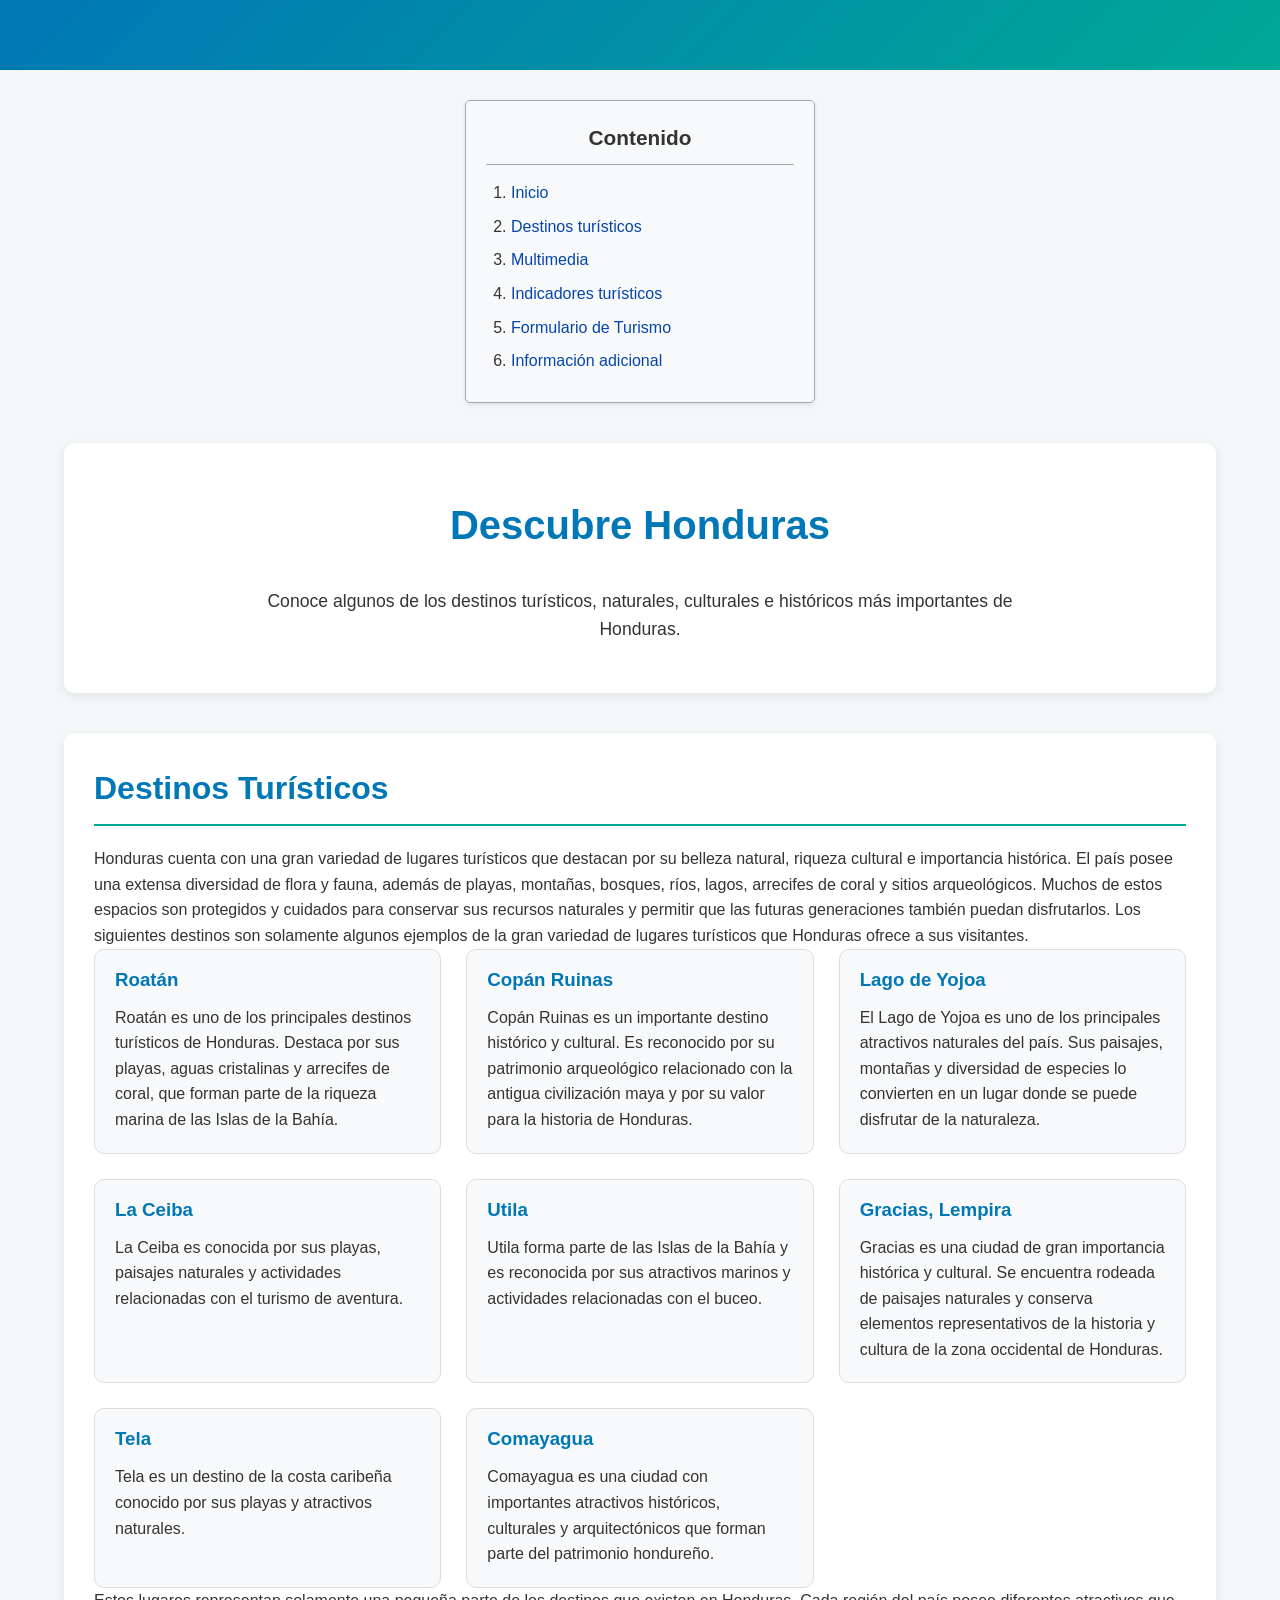
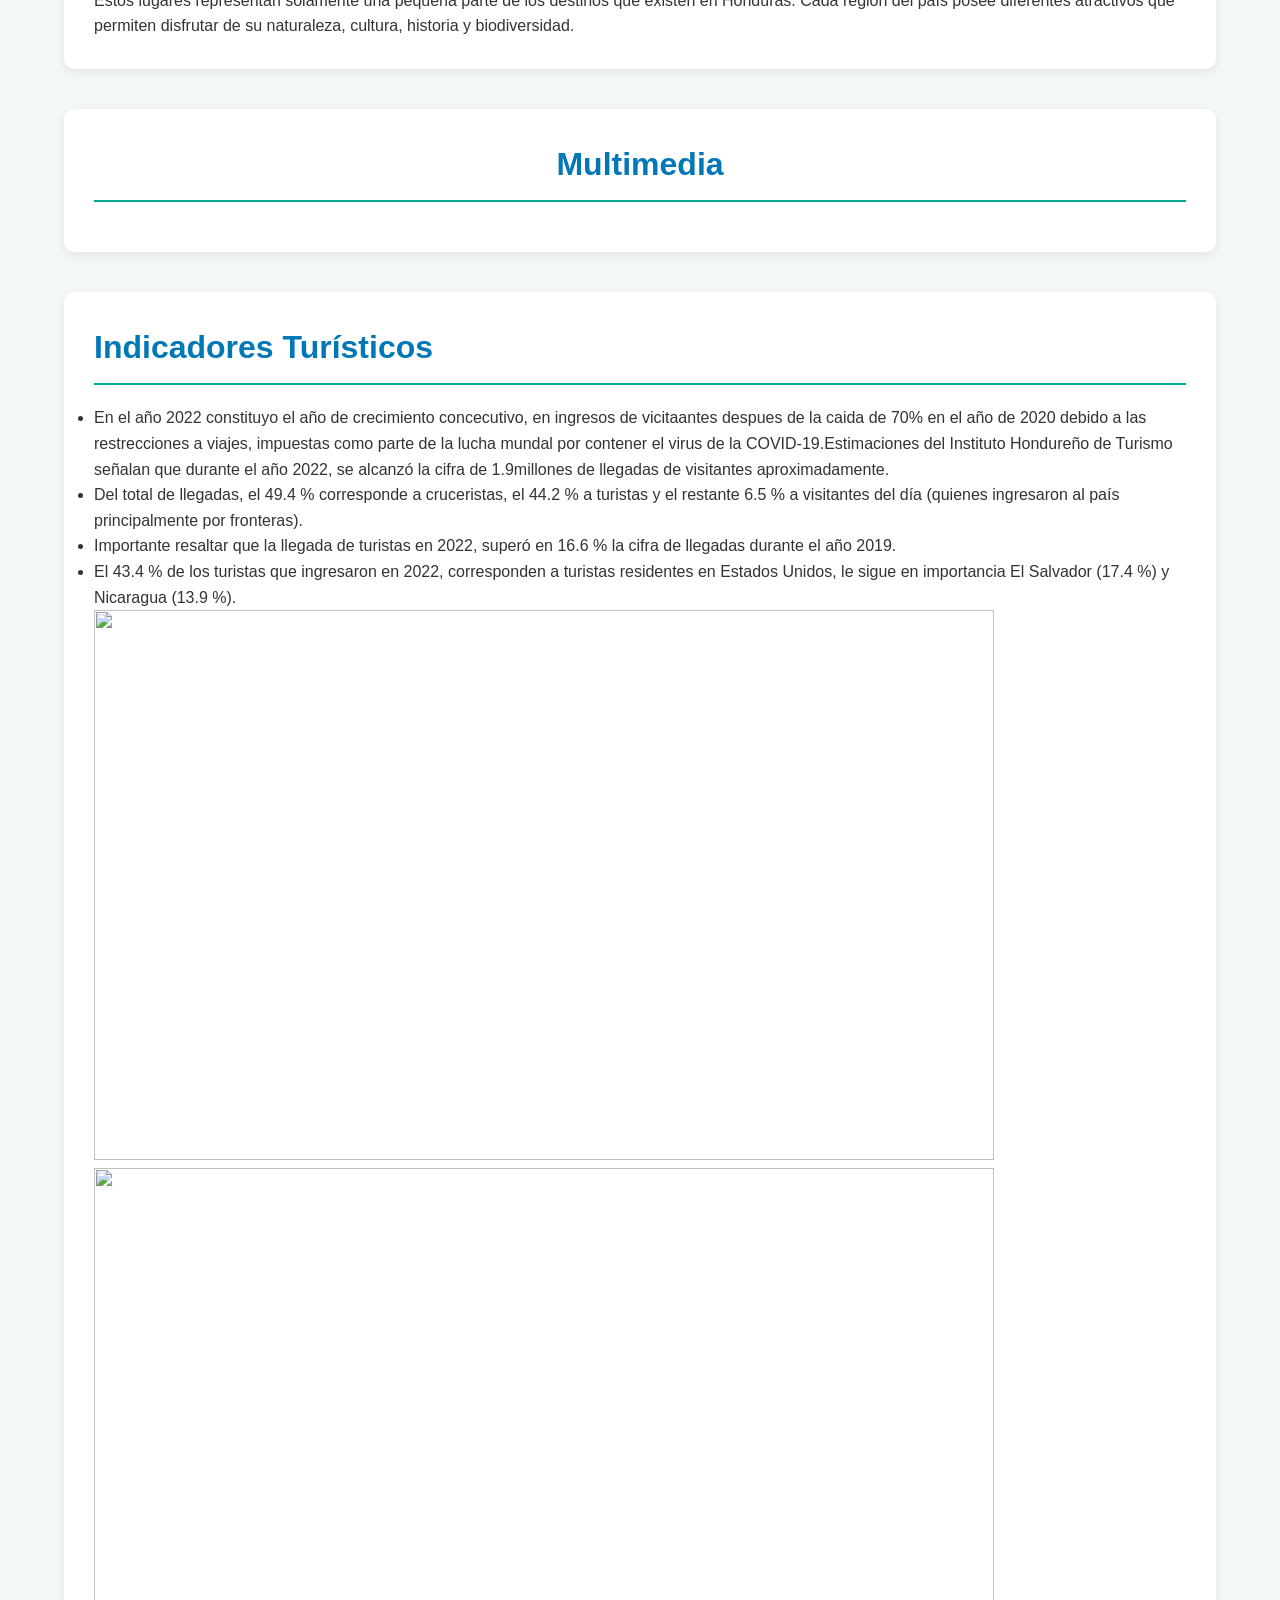
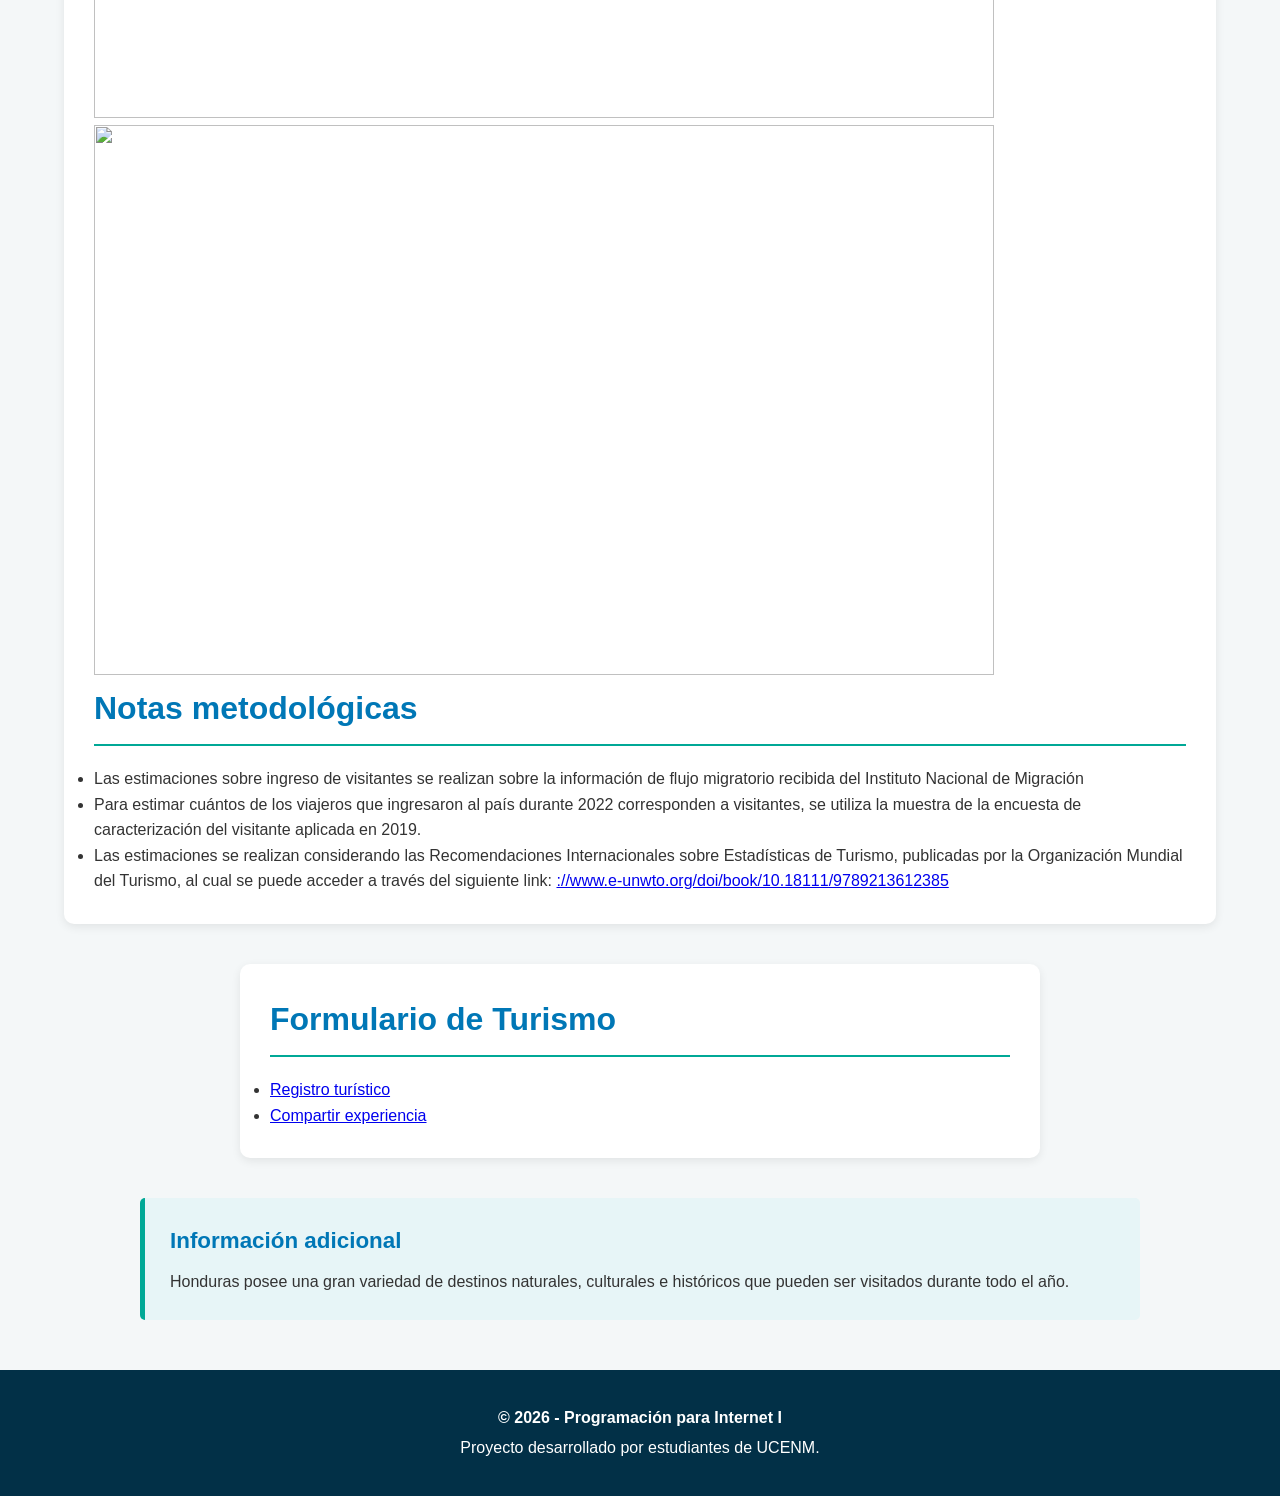
==== index.html @ a25e2d2c "Revise index.html with updated content and structure Updated the HTML structure and content of the i" ====
<!DOCTYPE html>
<html lang="es">

<head>
    <meta charset="UTF-8">
    <meta name="viewport" content="width=device-width, initial-scale=1.0">

    <title>Descubre Honduras</title>

    <!-- Hoja de estilos -->
    <link rel="stylesheet" href="assets/css/style.css">
</head>

<body>

    <!--HEADER Y MENÚ DE NAVEGACIÓN-RESPONSABLE:ERLINDA-->

    <header>

        <!-- ERLINA: Colocar aquí el título,
             descripción y menú de navegación -->

    </header>

<!-- ÍNDICE DE CONTENIDOS -->

<nav class="indice" aria-label="Índice de contenidos">

<h2>Contenido</h2>

<ol>
    <li>
        <a href="#inicio">Inicio</a>
    </li>

    <li>
        <a href="#destinos">Destinos turísticos</a>
    </li>

    <li>
        <a href="#multimedia">Multimedia</a>
    </li>

    <li>
        <a href="#indicadores">Indicadores turísticos</a>
    </li>

    <li>
        <a href="#formulario">Formulario de Turismo</a>
    </li>

    <li>
        <a href="#informacion">Información adicional</a>
    </li>
</ol>


</nav>

    <!--CONTENIDO PRINCIPAL-->

    <main>

        <!--INTRODUCCIÓN INTEGRACIÓN DEL PROYECTO-->

        <section id="inicio">

            <h2>Descubre Honduras</h2>

            <p>
                Conoce algunos de los destinos turísticos,
                naturales, culturales e históricos más importantes
                de Honduras.
            </p>

        </section>


        <!--DESTINOS TURÍSTICOS-RESPONSABLE:GAUDY -->

        <section id="destinos">

            <h2>Destinos Turísticos</h2>

            <p>
        Honduras cuenta con una gran variedad de lugares turísticos que
        destacan por su belleza natural, riqueza cultural e importancia
        histórica. El país posee una extensa diversidad de flora y fauna,
        además de playas, montañas, bosques, ríos, lagos, arrecifes de coral
        y sitios arqueológicos. Muchos de estos espacios son protegidos y
        cuidados para conservar sus recursos naturales y permitir que las
        futuras generaciones también puedan disfrutarlos. Los siguientes
        destinos son solamente algunos ejemplos de la gran variedad de
        lugares turísticos que Honduras ofrece a sus visitantes.
    </p>

    <div class="destinos-container">

        <article class="destino">

            <h3>Roatán</h3>

            <p>
                Roatán es uno de los principales destinos turísticos de Honduras.
                Destaca por sus playas, aguas cristalinas y arrecifes de coral,
                que forman parte de la riqueza marina de las Islas de la Bahía.
            </p>

        </article>

        <article class="destino">

            <h3>Copán Ruinas</h3>

            <p>
                Copán Ruinas es un importante destino histórico y cultural.
                Es reconocido por su patrimonio arqueológico relacionado con
                la antigua civilización maya y por su valor para la historia
                de Honduras.
            </p>

        </article>

        <article class="destino">

            <h3>Lago de Yojoa</h3>

            <p>
                El Lago de Yojoa es uno de los principales atractivos naturales
                del país. Sus paisajes, montañas y diversidad de especies lo
                convierten en un lugar donde se puede disfrutar de la naturaleza.
            </p>

        </article>

        <article class="destino">

            <h3>La Ceiba</h3>

            <p>
                La Ceiba es conocida por sus playas, paisajes naturales y
                actividades relacionadas con el turismo de aventura.
            </p>

        </article>

        <article class="destino">

            <h3>Utila</h3>

            <p>
                Utila forma parte de las Islas de la Bahía y es reconocida
                por sus atractivos marinos y actividades relacionadas con
                el buceo.
            </p>

        </article>

        <article class="destino">

            <h3>Gracias, Lempira</h3>

            <p>
                Gracias es una ciudad de gran importancia histórica y cultural.
                Se encuentra rodeada de paisajes naturales y conserva elementos
                representativos de la historia y cultura de la zona occidental
                de Honduras.
            </p>

        </article>

        <article class="destino">

            <h3>Tela</h3>

            <p>
                Tela es un destino de la costa caribeña conocido por sus playas
                y atractivos naturales.
            </p>

        </article>

        <article class="destino">

            <h3>Comayagua</h3>

            <p>
                Comayagua es una ciudad con importantes atractivos históricos,
                culturales y arquitectónicos que forman parte del patrimonio
                hondureño.
            </p>

        </article>

    </div>

    <p>
        Estos lugares representan solamente una pequeña parte de los
        destinos que existen en Honduras. Cada región del país posee
        diferentes atractivos que permiten disfrutar de su naturaleza,
        cultura, historia y biodiversidad.
    </p>

</section>



        <!--SECCIÓN MULTIMEDIA-RESPONSABLE:EDUAR-->

        <section id="multimedia">

            <h2>Multimedia</h2>

            <!-- EDUAR: Colocar aquí el audio y el video -->

        </section>


        <!--INDICADORES/PROGRESO-RESPONSABLE: JOSEPH-->

        <section id="indicadores">

            <h2>Indicadores Turísticos</h2>

            <!-- JOSEPH: Colocar aquí los elementos
                 de progreso/indicadores -->
            
                 <ul>
                    <li>
                        <p>En el año 2022 constituyo el año de crecimiento concecutivo, en ingresos de vicitaantes
                        despues de la caida de 70% en el año de 2020 debido a las restrecciones a viajes, impuestas
                        como parte de la lucha mundal por contener el virus de la COVID-19.Estimaciones del  
                        Instituto Hondureño de Turismo señalan que durante el año 2022, se alcanzó la cifra de 
                        1.9millones de llegadas de visitantes aproximadamente.</p>
                    </li>
                    <li>
                        <p>Del total de llegadas, el 49.4 % corresponde a cruceristas, el 44.2 % a turistas y el 
                        restante 6.5 % a visitantes del día (quienes ingresaron al país principalmente por fronteras).</p>
                    </li>

                    <li>
                        <p>Importante resaltar que la llegada de turistas en 2022, superó en 16.6 % la cifra de llegadas durante el año 2019.</p>
                    </li>

                    <li>
                        <p>El 43.4 % de los turistas que ingresaron en 2022, corresponden a turistas residentes en Estados Unidos, le sigue 
                        en importancia El Salvador (17.4 %) y Nicaragua (13.9 %).</p>
                    </li>
                </ul>

                <!-- Graficas de turismo -->

               <div class="centrar">
                    <img width="900" height="550" src="assets/img/Llegada de Visitantes.png">
               </div>

                <div class="centrar">
                    <img width="900" height="550" src="assets/img/Por tipo de visitante.png">
               </div>

                <div class="centrar">
                    <img width="900" height="550" src="assets/img/llegadas de visitantes 2.png">
               </div>

               <!-- Notas de metodológicas -->

            <h2>Notas metodológicas</h2>
              <ul>
                <li>
                    <p>Las estimaciones sobre ingreso de visitantes se realizan sobre la información de flujo migratorio recibida del Instituto Nacional de Migración</p>
                </li>
                <li>
                    <p>Para estimar cuántos de los viajeros que ingresaron al país durante 2022 corresponden a visitantes, se utiliza
                    la muestra de la encuesta de caracterización del visitante aplicada en 2019.</p> 
                </li>
                <li>
                    <p>Las estimaciones se realizan considerando las Recomendaciones Internacionales sobre Estadísticas de Turismo, 
                    publicadas por la Organización Mundial del Turismo, al cual se puede acceder a través del siguiente link:
                    <a href="://www.e-unwto.org/doi/book/10.18111/9789213612385">://www.e-unwto.org/doi/book/10.18111/9789213612385</a></p>
                 </li>
              </ul>

        </section>


        <!--FORMULARIO-RESPONSABLE: ANGELUZ-->

        <section id="formulario">

            <h2>Formulario de Turismo</h2>
 
                
                <ul>
                    <li>
                        <a href="Formulario.html">
                            Registro turístico
                        </a>
                    </li>

                    <li>
    
                        <a href="Formulario_de_experiencia.html">
                            Compartir experiencia
                        </a>
                    </li>
                </ul>

        </section>

    </main>


    <!--INFORMACIÓN ADICIONAL-INTEGRACIÓN: LEANY-->

<!-- INFORMACIÓN ADICIONAL - INTEGRACIÓN: LEANY -->

<aside id="informacion">


<h3>Información adicional</h3>

<p>
    Honduras posee una gran variedad de destinos
    naturales, culturales e históricos que pueden
    ser visitados durante todo el año.
</p>

</aside>


    <!--FOOTERINTEGRACIÓN:LEANY-->

    <footer>

        <p>
            &copy; 2026 - Programación para Internet I
        </p>

        <p>
            Proyecto desarrollado por estudiantes de UCENM.
        </p>

    </footer>


</body>


</html>
---- assets/css/style.css ----
/* =========================================================
PROYECTO: TURISMO DE HONDURAS
Archivo: assets/css/style.css
Responsables: Leany - Integración
            Angeluz - diseño
========================================================= */

/* =========================================================

1. CONFIGURACIÓN GENERAL
   ========================================================= */

* {
  box-sizing: border-box;
  margin: 0;
  padding: 0;
  }

html {
scroll-behavior: smooth;
}

body {
font-family: Arial, Helvetica, sans-serif;
line-height: 1.6;
background-color: #f4f7f8;
color: #333;
}

/* =========================================================
2. ENCABEZADO
========================================================= */

header {
background: linear-gradient(135deg, #0077b6, #00a896);
color: white;
text-align: center;
padding: 35px 20px;
}

header h1 {
font-size: 2.5rem;
margin-bottom: 10px;
}

header p {
font-size: 1.1rem;
margin-bottom: 20px;
}

/* =========================================================
3. MENÚ DE NAVEGACIÓN
========================================================= */

header nav {
margin-top: 20px;
}

header nav ul {
list-style: none;
display: flex;
justify-content: center;
flex-wrap: wrap;
gap: 10px;
}

header nav ul li a {
display: block;
color: white;
text-decoration: none;
padding: 10px 16px;
border-radius: 5px;
background-color: rgba(255, 255, 255, 0.15);
transition: background-color 0.3s ease,
transform 0.3s ease;
}

header nav ul li a:hover {
background-color: rgba(255, 255, 255, 0.3);
transform: translateY(-2px);
}

/* =========================================================
4. ÍNDICE DE CONTENIDOS
========================================================= */

.indice {
width: min(350px, 90%);
margin: 30px auto;
padding: 20px;


border: 1px solid #a2a9b1;
border-radius: 5px;

background-color: #f8f9fa;

box-shadow: 0 2px 5px rgba(0, 0, 0, 0.08);


}

.indice h2 {
text-align: center;
font-size: 1.3rem;
margin-bottom: 15px;
padding-bottom: 10px;


border-bottom: 1px solid #a2a9b1;


}

.indice ol {
padding-left: 25px;
}

.indice li {
margin: 8px 0;
}

.indice a {
color: #0645ad;
text-decoration: none;
}

.indice a:hover {
text-decoration: underline;
}

/* =========================================================
5. CONTENIDO PRINCIPAL
========================================================= */

main {
width: min(1200px, 90%);
margin: 0 auto;
}

section {
margin: 40px 0;
padding: 30px;


background-color: white;

border-radius: 10px;

box-shadow: 0 3px 10px rgba(0, 0, 0, 0.08);


}

section h2 {
color: #0077b6;
font-size: 2rem;
margin-bottom: 20px;


border-bottom: 2px solid #00a896;
padding-bottom: 10px;


}

/* =========================================================
6. SECCIÓN INICIO
========================================================= */

#inicio {
text-align: center;
padding: 50px 30px;
}

#inicio h2 {
border-bottom: none;
font-size: 2.5rem;
}

#inicio p {
max-width: 800px;
margin: 0 auto;
font-size: 1.1rem;
}

/* =========================================================
7. DESTINOS TURÍSTICOS
========================================================= */

/*
Si Gaudy utiliza:

   <div class="destinos-container">
       <article class="destino">...</article>
       <article class="destino">...</article>
   </div>
*/

.destinos-container {
display: grid;
grid-template-columns: repeat(3, 1fr);
gap: 25px;
}

.destino {
background-color: #f8f9fa;
border: 1px solid #ddd;
border-radius: 10px;
overflow: hidden;

 
transition: transform 0.3s ease,
            box-shadow 0.3s ease;
 

}

.destino:hover {
transform: translateY(-5px);

 
box-shadow: 0 8px 20px rgba(0, 0, 0, 0.15);
 

}

.destino img {
width: 100%;
height: 220px;
object-fit: cover;
}

.destino h3 {
color: #0077b6;
margin: 15px 20px 10px;
}

.destino p {
margin: 0 20px 20px;
}

/* =========================================================
8. MULTIMEDIA
========================================================= */

#multimedia {
text-align: center;
}

#multimedia audio {
width: min(600px, 100%);
margin: 15px auto;
}

#multimedia video {
display: block;

 
width: min(800px, 100%);
max-height: 500px;

margin: 20px auto;

border-radius: 10px;

box-shadow: 0 4px 12px rgba(0, 0, 0, 0.2);
 

}

/* =========================================================
9. INDICADORES TURÍSTICOS
========================================================= */

.indicadores-container {
display: grid;
grid-template-columns: repeat(3, 1fr);
gap: 25px;
}

.indicador {
padding: 25px;

 
background-color: #f8f9fa;

border: 1px solid #ddd;
border-radius: 10px;

text-align: center;
 

}

.indicador h3 {
color: #0077b6;
margin-bottom: 15px;
}

.indicador p {
margin-bottom: 10px;
}

/* Barra de progreso */

progress {
width: 100%;
height: 25px;
}

/* =========================================================
10. FORMULARIO
========================================================= */

#formulario {
max-width: 800px;
margin-left: auto;
margin-right: auto;
}

form {
display: flex;
flex-direction: column;
gap: 15px;
}

form label {
font-weight: bold;
color: #333;
}

form input,
form textarea,
form select {
width: 100%;

 
padding: 12px;

font-family: inherit;
font-size: 1rem;

border: 1px solid #bbb;
border-radius: 5px;

background-color: white;

transition: border-color 0.3s ease,
            box-shadow 0.3s ease;
 

}

form input:focus,
form textarea:focus,
form select:focus {
outline: none;

 
border-color: #0077b6;

box-shadow: 0 0 0 3px rgba(0, 119, 182, 0.15);
 

}

form textarea {
min-height: 150px;
resize: vertical;
}

form button {
padding: 12px 20px;

 
border: none;
border-radius: 5px;

background-color: #0077b6;
color: white;

font-size: 1rem;
font-weight: bold;

cursor: pointer;

transition: background-color 0.3s ease,
            transform 0.2s ease;
 

}

form button:hover {
background-color: #005f8a;
transform: translateY(-2px);
}

/* =========================================================
11. INFORMACIÓN ADICIONAL
========================================================= */

aside {
width: min(1000px, 90%);

 
margin: 40px auto;

padding: 25px;

background-color: #e7f5f7;

border-left: 5px solid #00a896;

border-radius: 5px;
 

}

aside h3 {
color: #0077b6;
margin-bottom: 10px;
font-size: 1.4rem;
}

/* =========================================================
12. FOOTER
========================================================= */

footer {
margin-top: 50px;

 
padding: 30px 20px;

background-color: #023047;

color: white;

text-align: center;
 

}

footer p {
margin: 5px 0;
}

footer p:first-child {
font-weight: bold;
}

/* =========================================================
13. ENLACES Y SECCIONES
========================================================= */

/*
Evita que el encabezado quede oculto
cuando se utiliza un enlace interno.
*/

section,
aside {
scroll-margin-top: 20px;
}

/* =========================================================
14. RESPONSIVE - TABLETS
========================================================= */

@media (max-width: 900px) {

 
.destinos-container {
    grid-template-columns: repeat(2, 1fr);
}

.indicadores-container {
    grid-template-columns: repeat(2, 1fr);
}

header h1 {
    font-size: 2.2rem;
}
 

}

/* =========================================================
15. RESPONSIVE - CELULARES
========================================================= */

@media (max-width: 600px) {

 
header {
    padding: 25px 15px;
}

header h1 {
    font-size: 1.9rem;
}

header p {
    font-size: 1rem;
}

header nav ul {
    flex-direction: column;
    align-items: stretch;
}

header nav ul li a {
    text-align: center;
}

main {
    width: 94%;
}

section {
    padding: 20px;
    margin: 25px 0;
}

section h2 {
    font-size: 1.6rem;
}

#inicio h2 {
    font-size: 2rem;
}

.destinos-container {
    grid-template-columns: 1fr;
}

.indicadores-container {
    grid-template-columns: 1fr;
}

.indice {
    width: 94%;
}

aside {
    width: 94%;
}
 

}
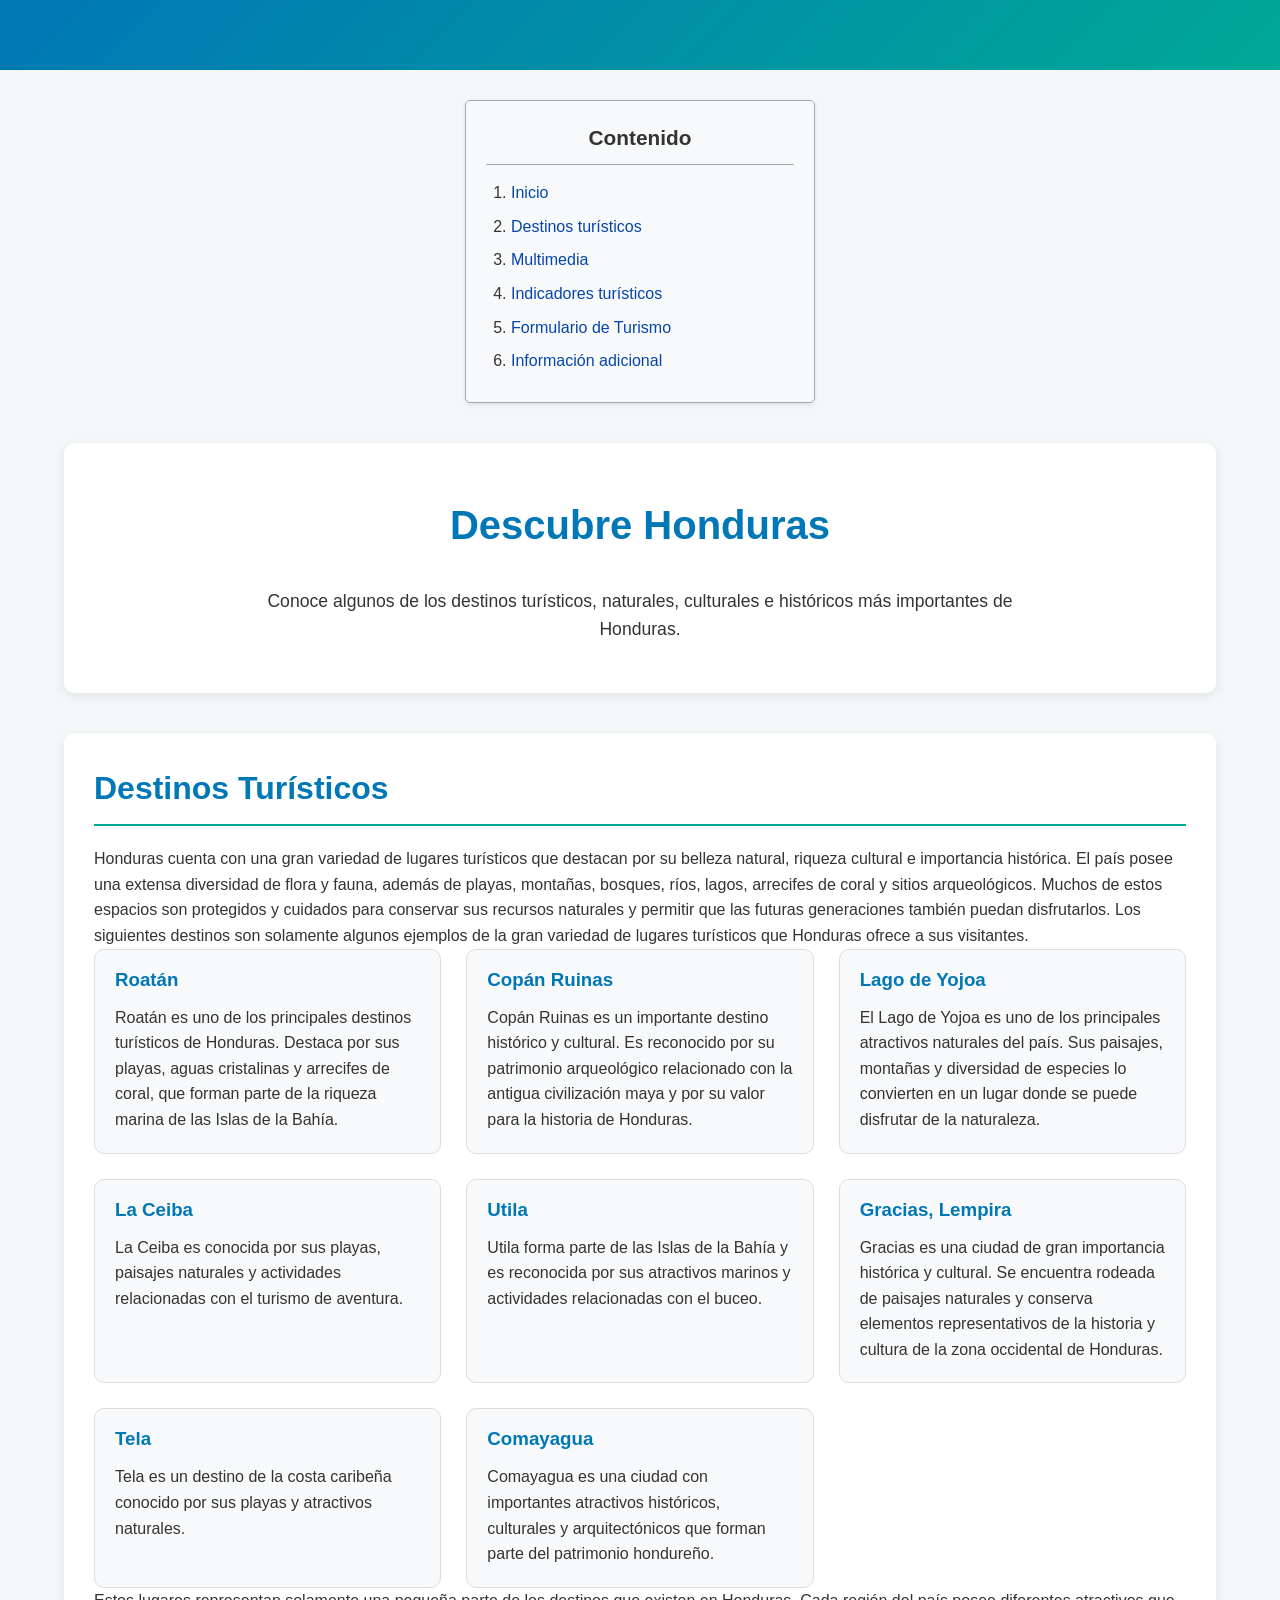
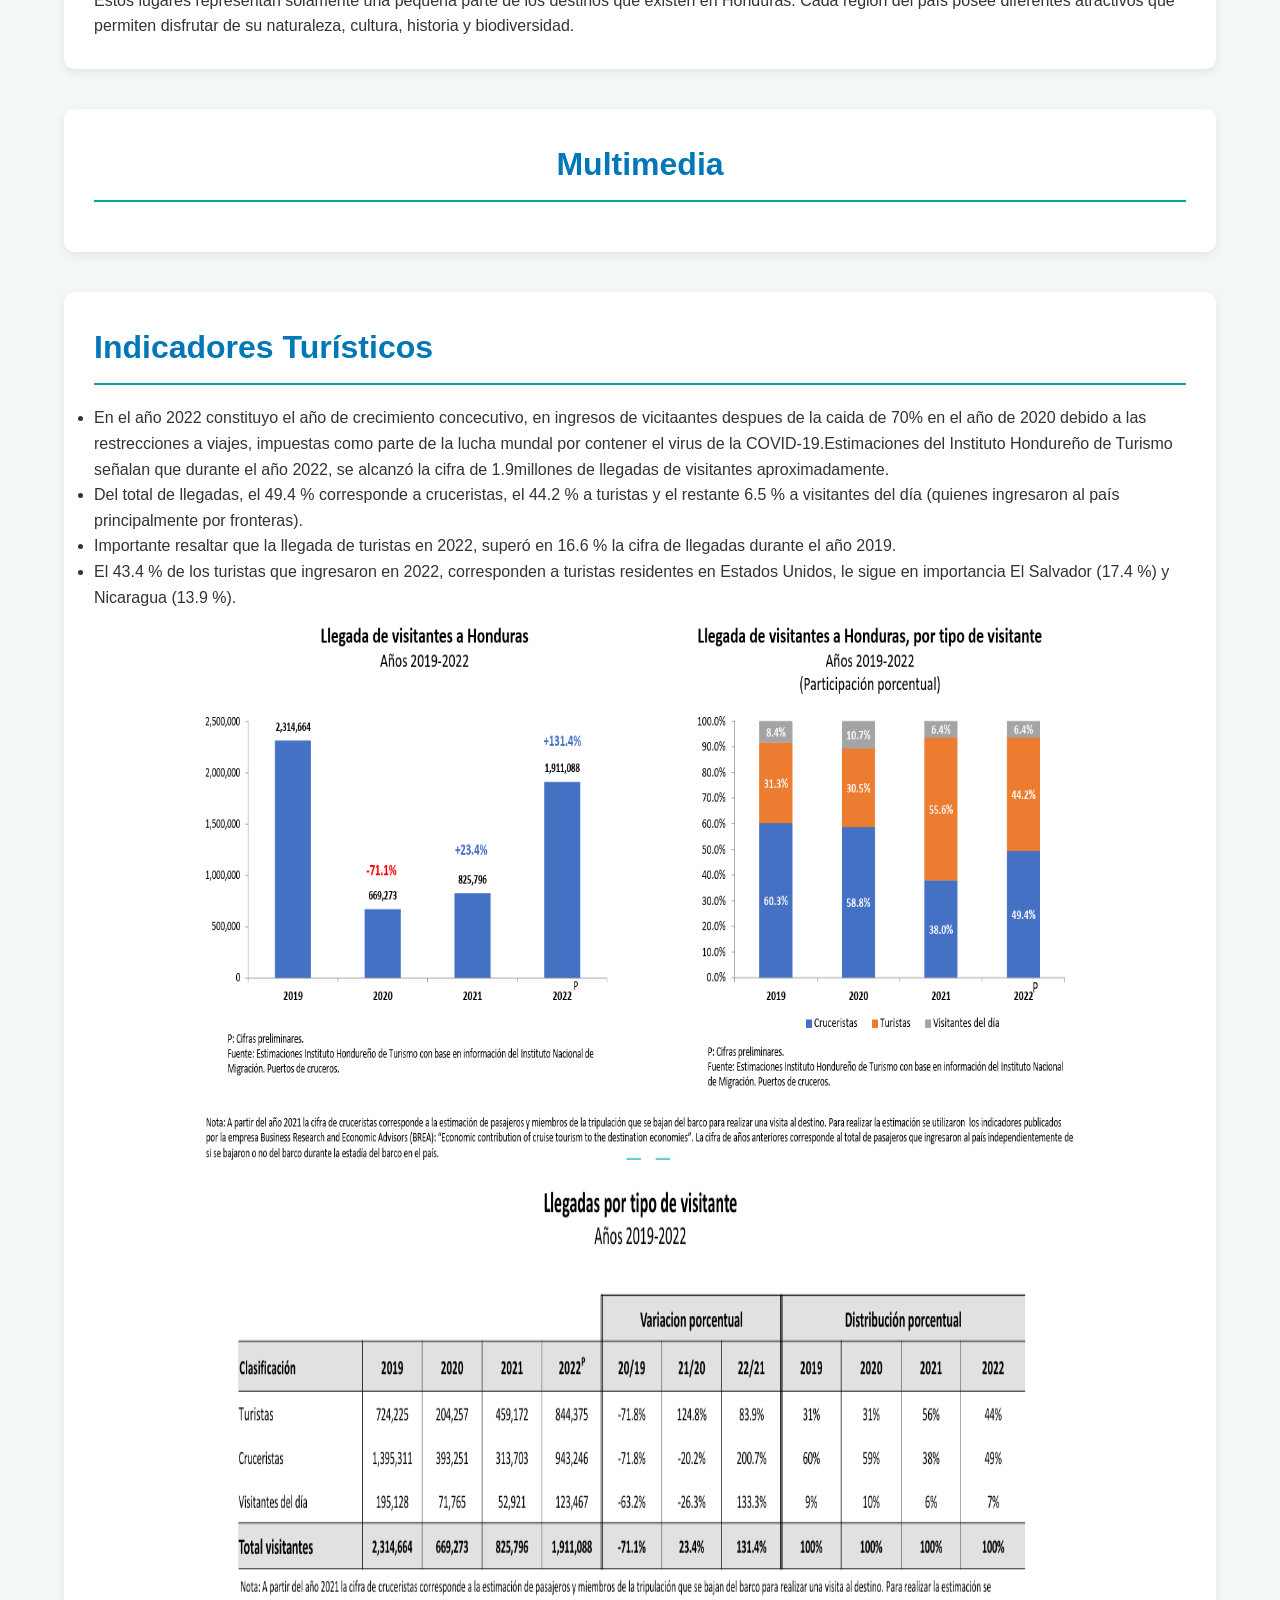
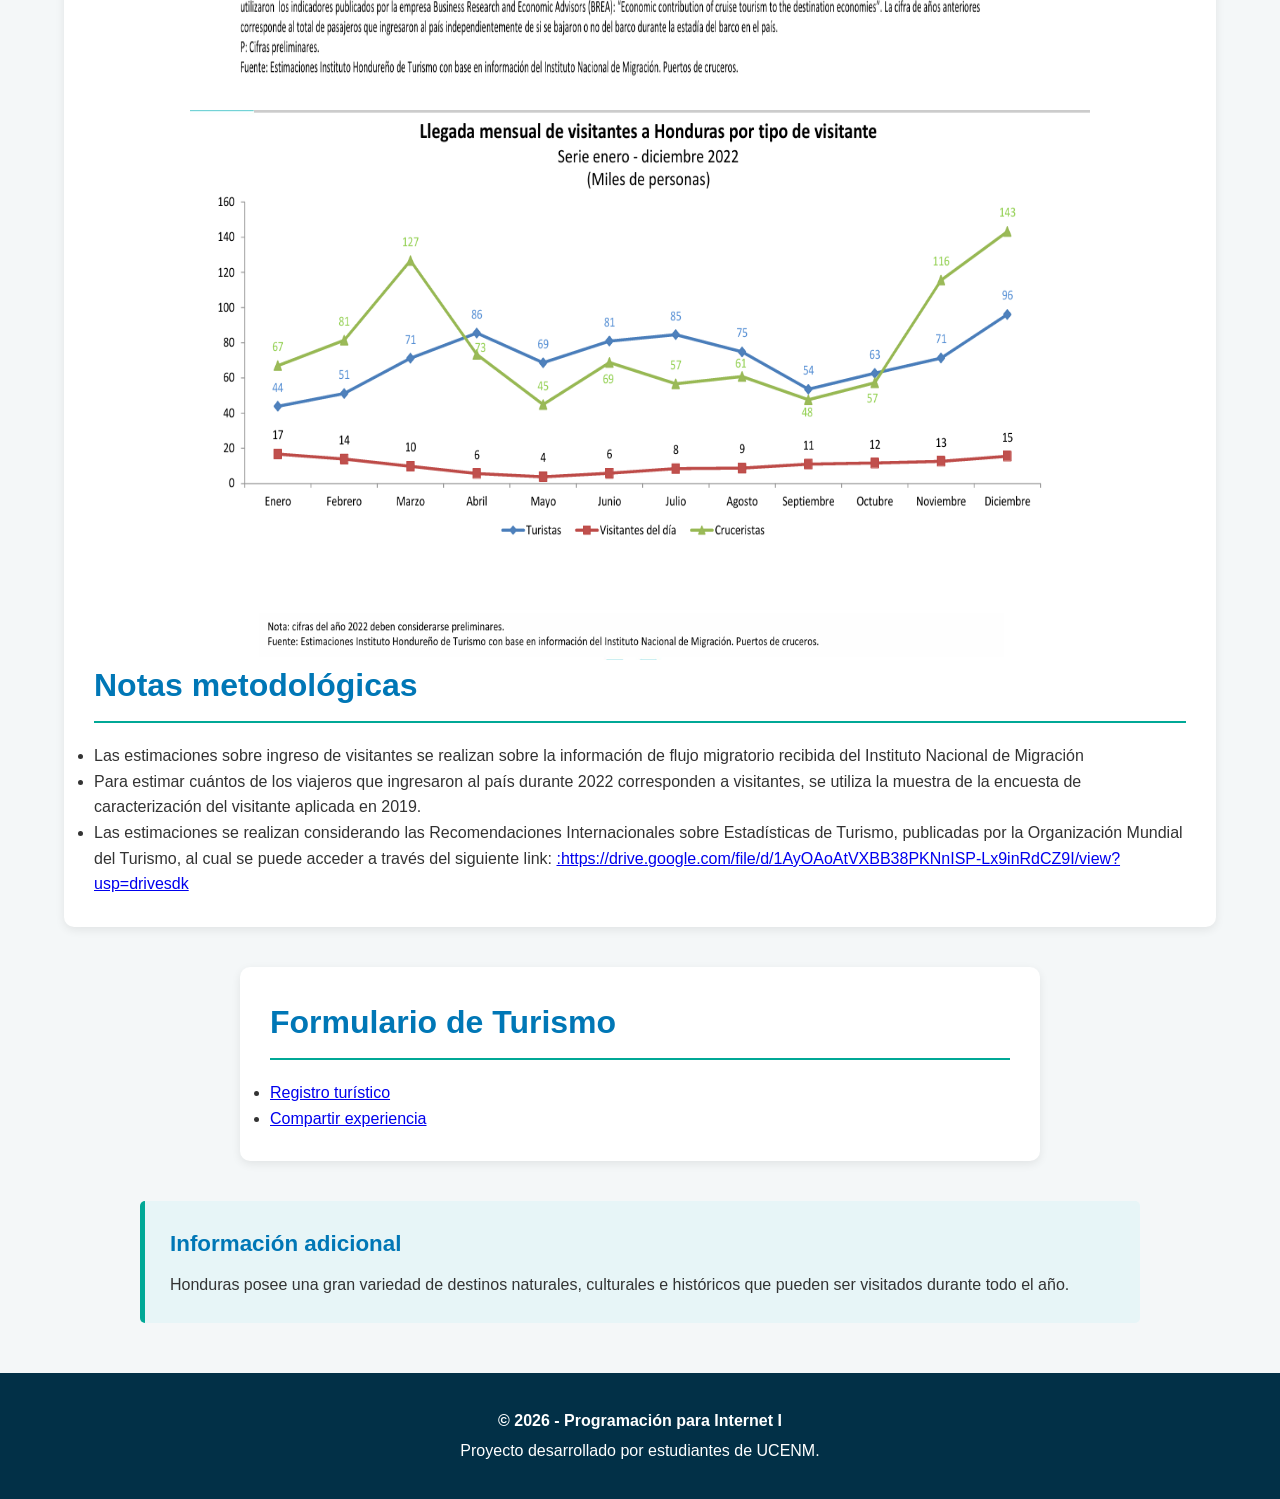
==== commit 7e73d8c9: "Fix HTML formatting and structure" ====
--- a/index.html
+++ b/index.html
@@ -276,7 +276,7 @@
                 <li>
                     <p>Las estimaciones se realizan considerando las Recomendaciones Internacionales sobre Estadísticas de Turismo, 
                     publicadas por la Organización Mundial del Turismo, al cual se puede acceder a través del siguiente link:
-                    <a href="://www.e-unwto.org/doi/book/10.18111/9789213612385">://www.e-unwto.org/doi/book/10.18111/9789213612385</a></p>
+                    <a href="https://drive.google.com/file/d/1AyOAoAtVXBB38PKNnISP-Lx9inRdCZ9I/view?usp=drivesdk">:https://drive.google.com/file/d/1AyOAoAtVXBB38PKNnISP-Lx9inRdCZ9I/view?usp=drivesdk</a></p>
                  </li>
               </ul>
 
--- a/assets/css/style.css
+++ b/assets/css/style.css
@@ -292,7 +292,10 @@
  
 
 }
-
+.centrar{
+   display: flex;
+   justify-content: center;
+}
 .indicador h3 {
 color: #0077b6;
 margin-bottom: 15px;
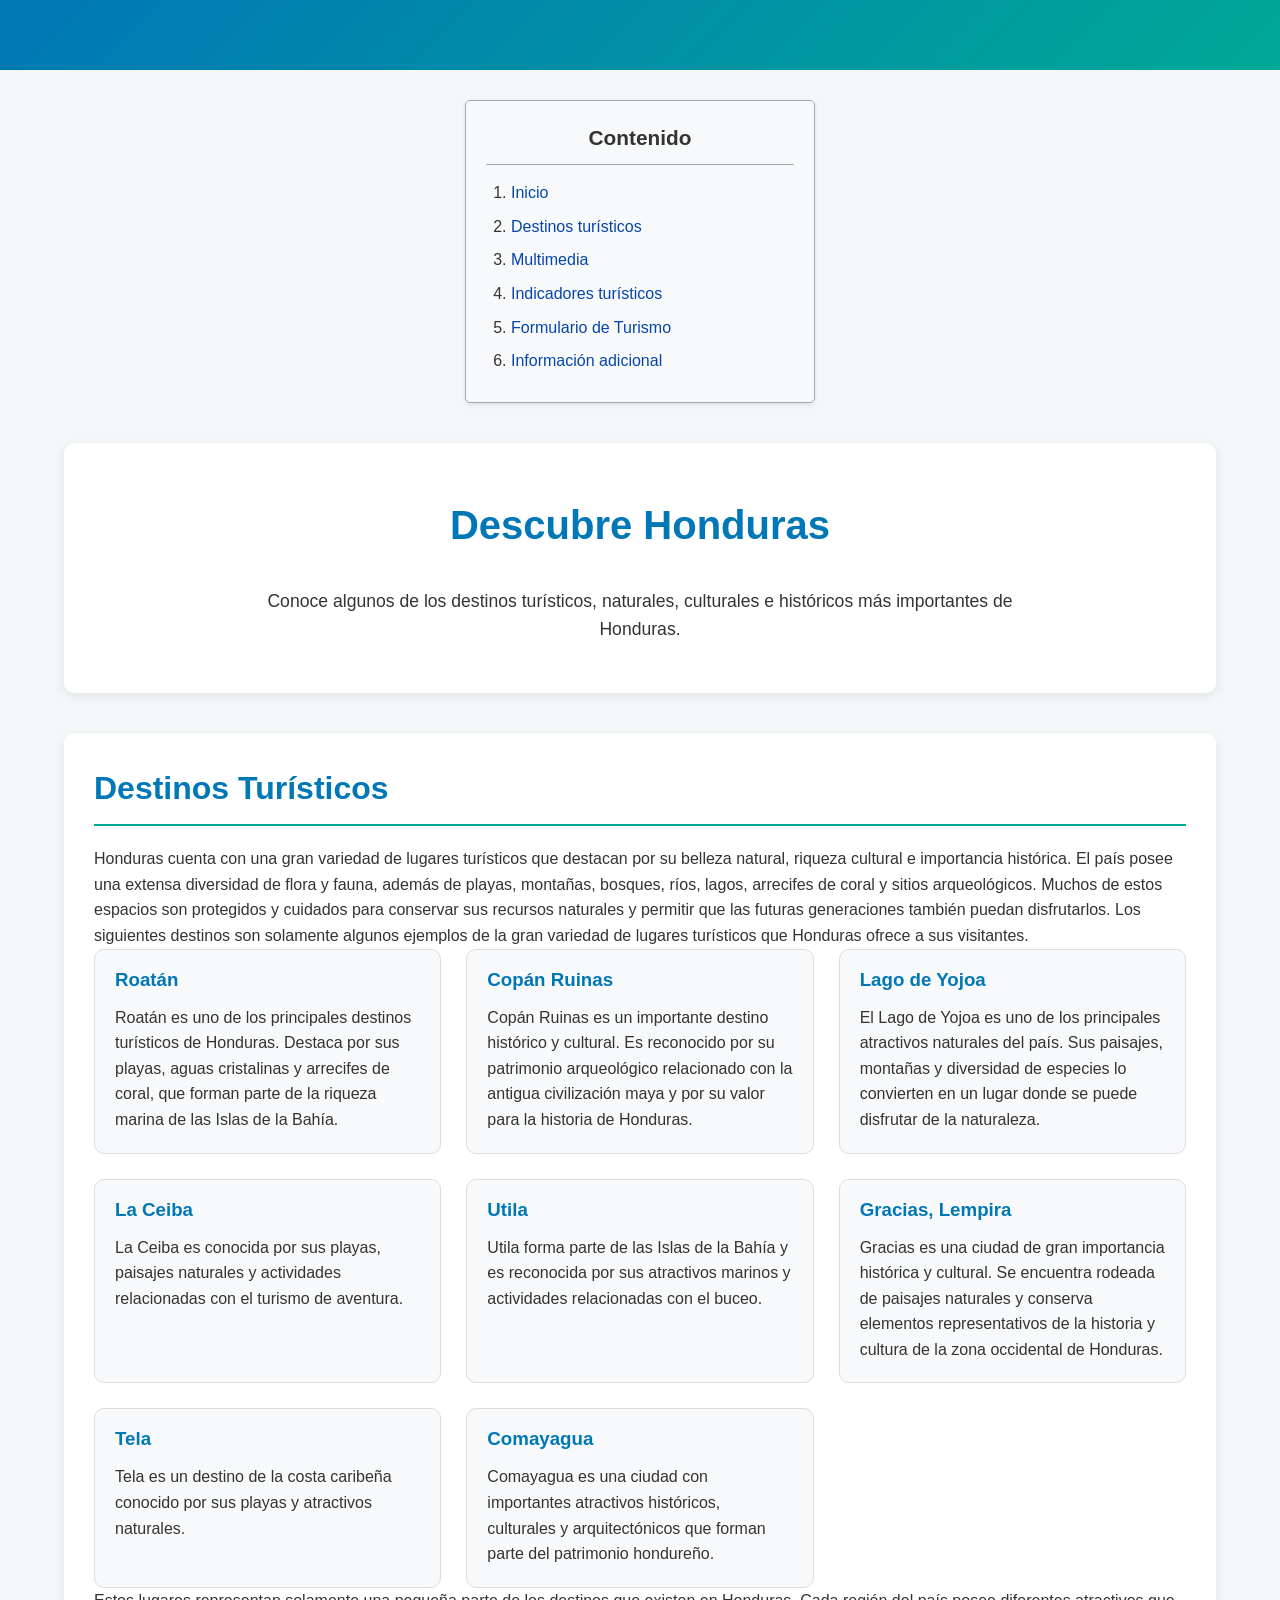
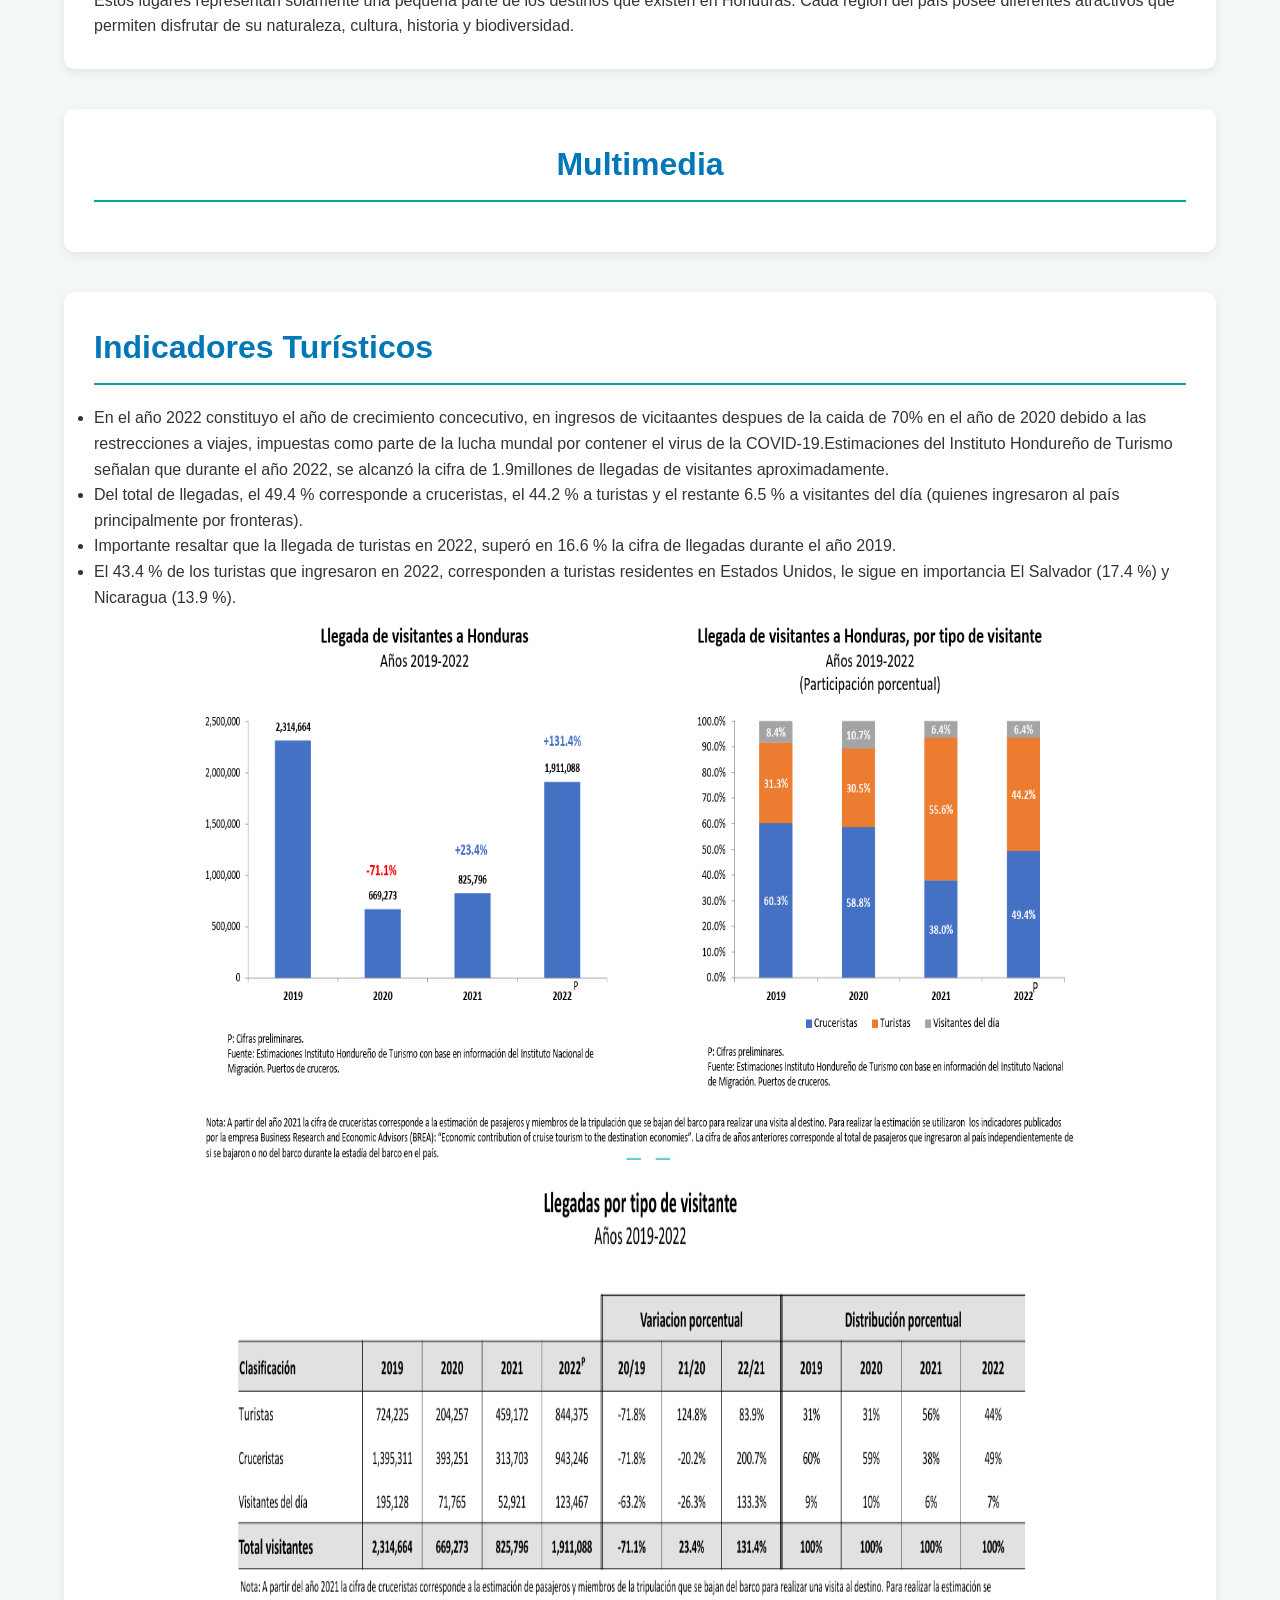
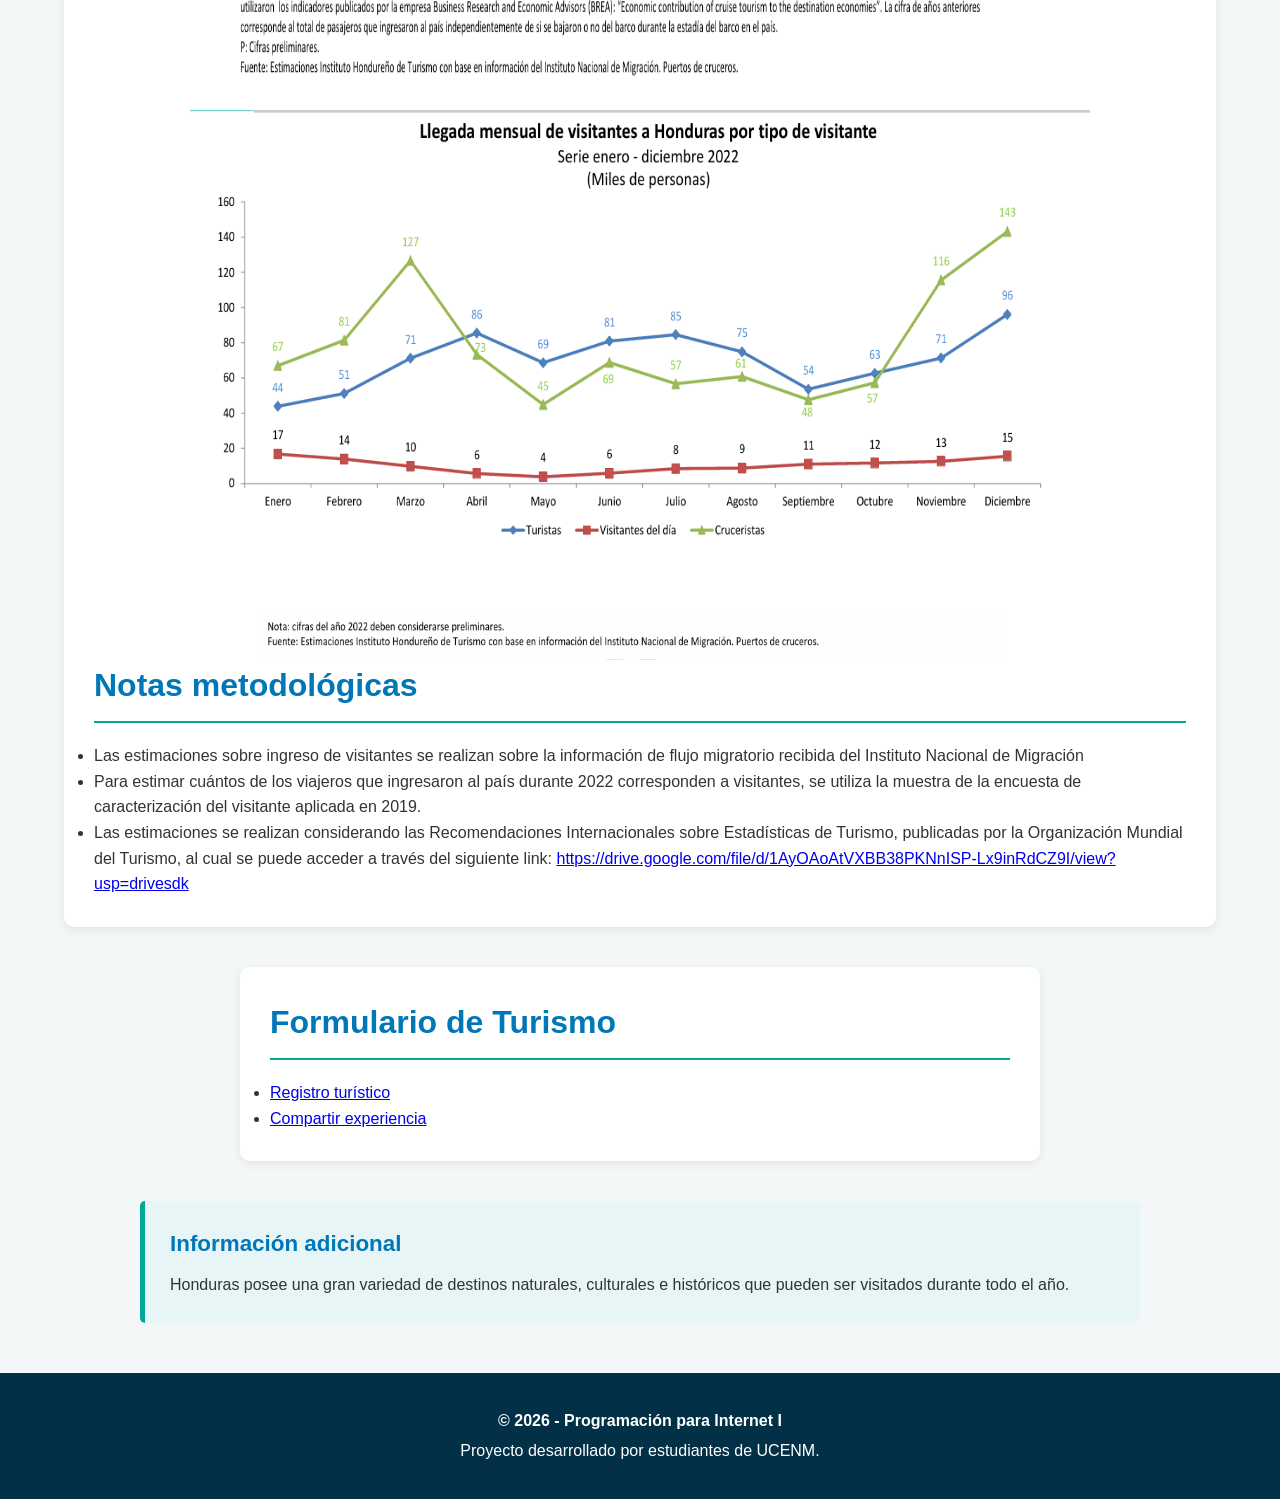
==== commit 4023abda: "Fix HTML formatting and structure" ====
--- a/index.html
+++ b/index.html
@@ -276,7 +276,8 @@
                 <li>
                     <p>Las estimaciones se realizan considerando las Recomendaciones Internacionales sobre Estadísticas de Turismo, 
                     publicadas por la Organización Mundial del Turismo, al cual se puede acceder a través del siguiente link:
-                    <a href="https://drive.google.com/file/d/1AyOAoAtVXBB38PKNnISP-Lx9inRdCZ9I/view?usp=drivesdk">:https://drive.google.com/file/d/1AyOAoAtVXBB38PKNnISP-Lx9inRdCZ9I/view?usp=drivesdk</a></p>
+                   <a href="https://drive.google.com/file/d/1AyOAoAtVXBB38PKNnISP-Lx9inRdCZ9I/view?usp=drivesdk">
+                       https://drive.google.com/file/d/1AyOAoAtVXBB38PKNnISP-Lx9inRdCZ9I/view?usp=drivesdk</a></p>
                  </li>
               </ul>
 
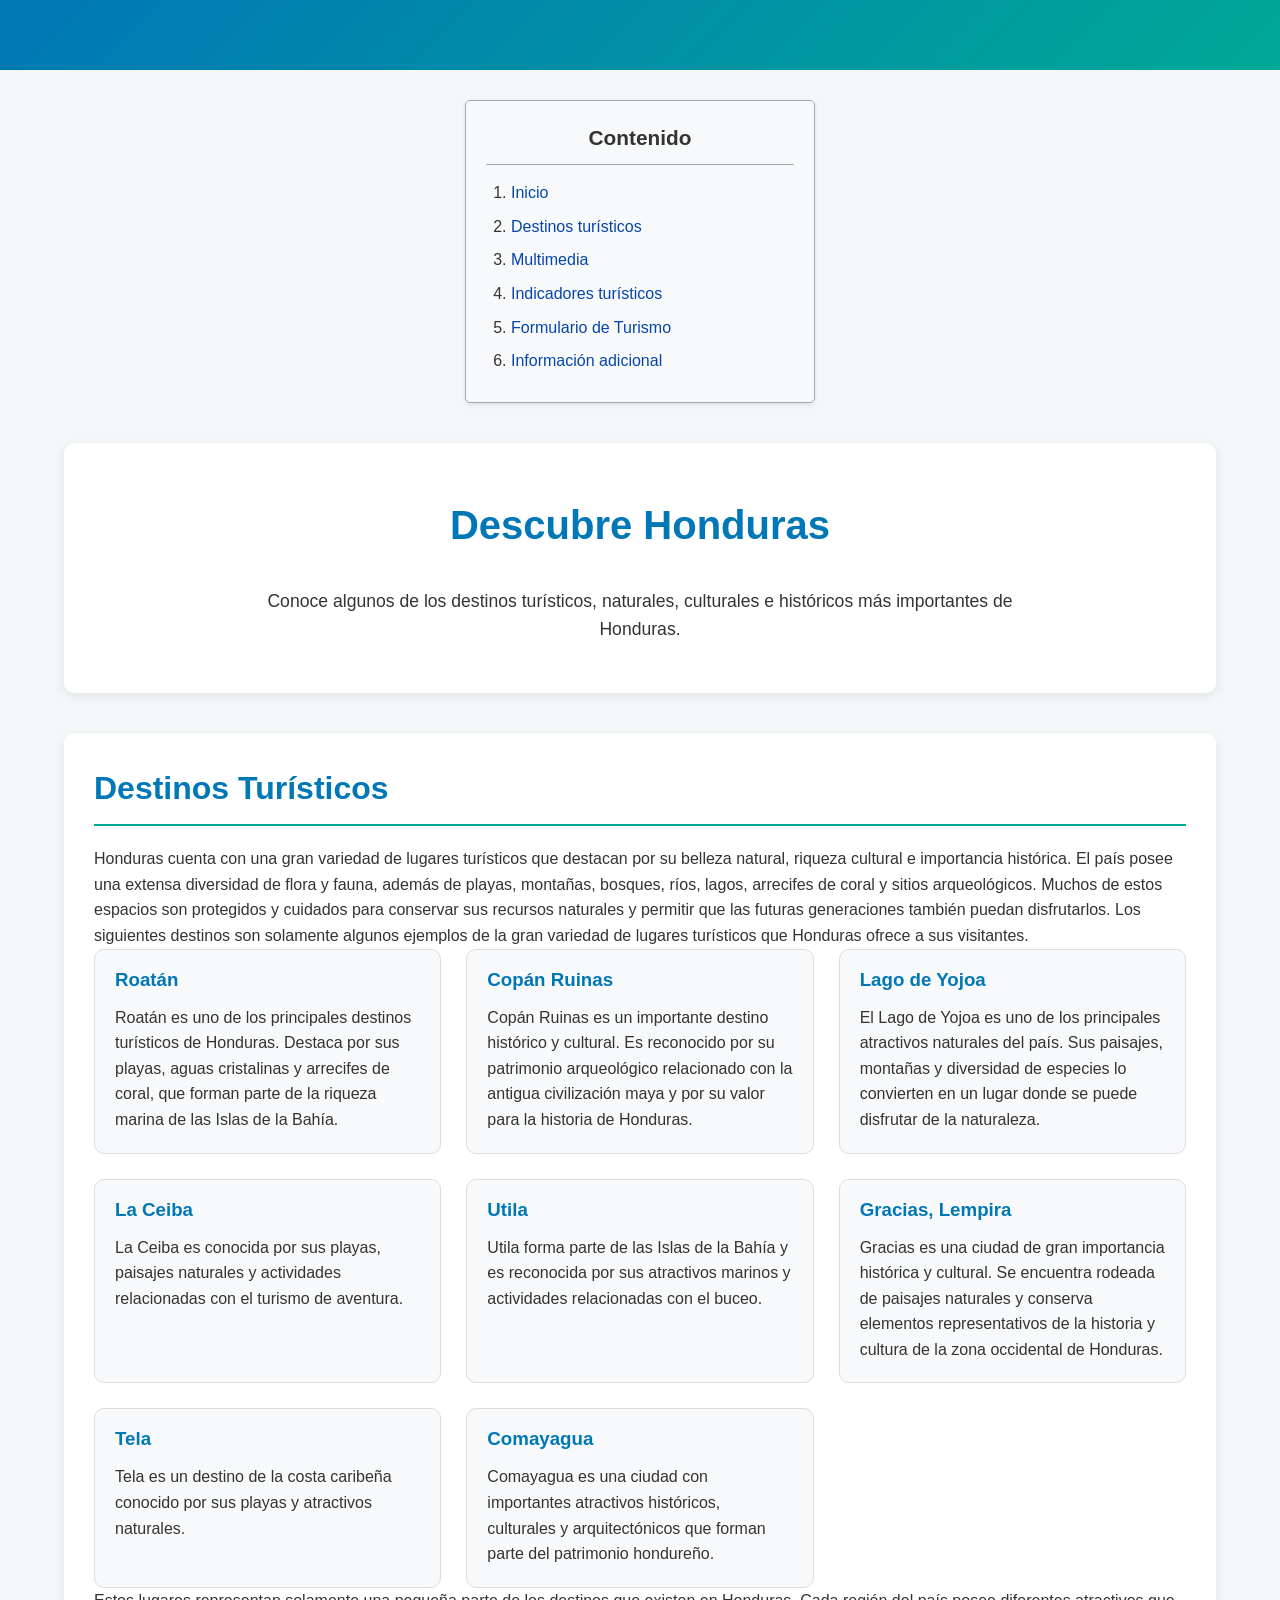
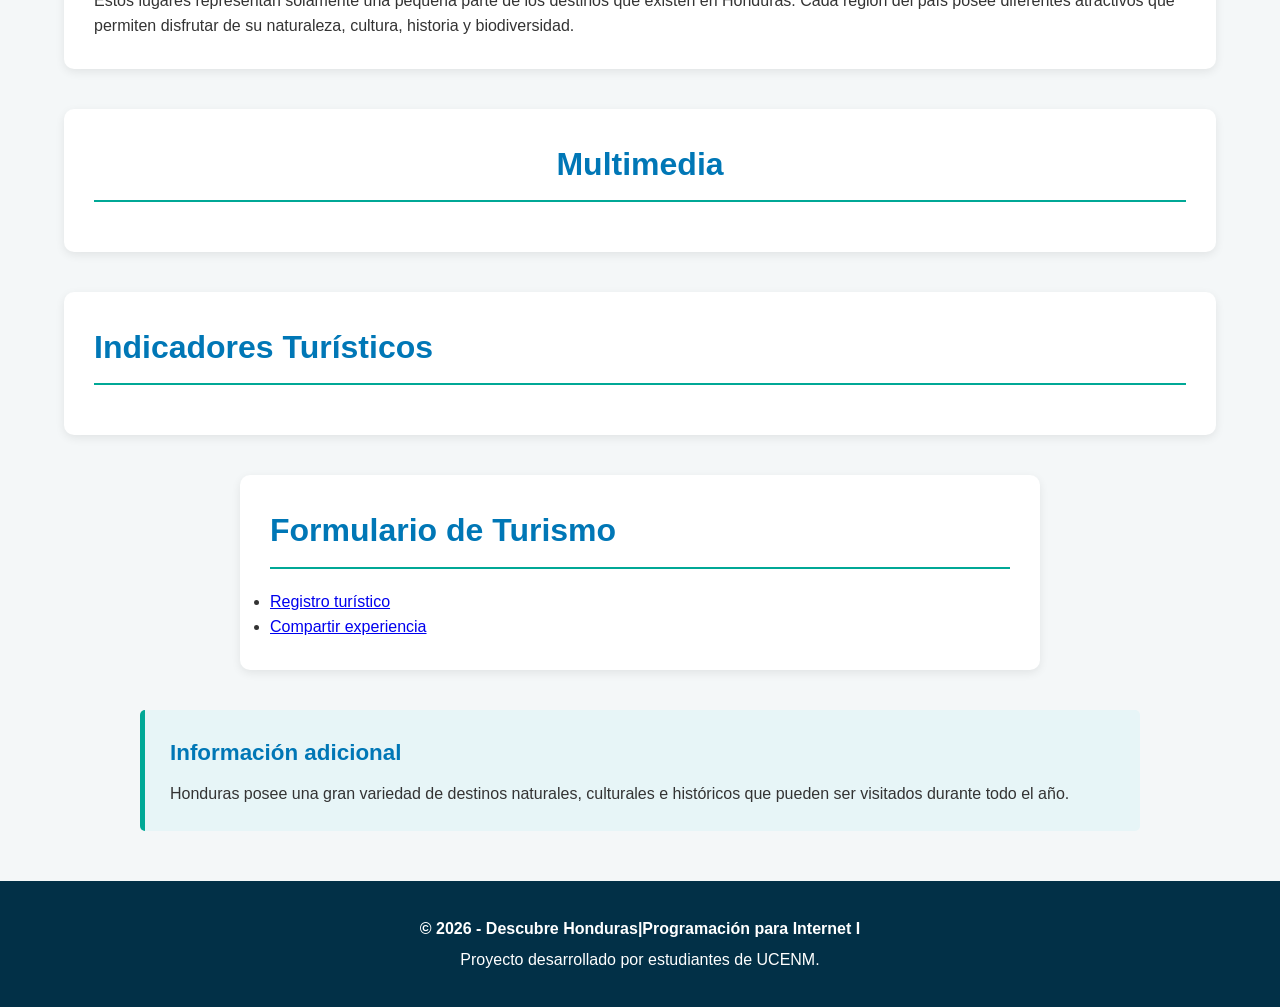
==== commit 8309350e: "Index.html Footer&Aditional Info Updated" ====
--- a/index.html
+++ b/index.html
@@ -202,9 +202,7 @@
     </p>
 
 </section>
-
-
-
+        
         <!--SECCIÓN MULTIMEDIA-RESPONSABLE:EDUAR-->
 
         <section id="multimedia">
@@ -224,62 +222,6 @@
 
             <!-- JOSEPH: Colocar aquí los elementos
                  de progreso/indicadores -->
-            
-                 <ul>
-                    <li>
-                        <p>En el año 2022 constituyo el año de crecimiento concecutivo, en ingresos de vicitaantes
-                        despues de la caida de 70% en el año de 2020 debido a las restrecciones a viajes, impuestas
-                        como parte de la lucha mundal por contener el virus de la COVID-19.Estimaciones del  
-                        Instituto Hondureño de Turismo señalan que durante el año 2022, se alcanzó la cifra de 
-                        1.9millones de llegadas de visitantes aproximadamente.</p>
-                    </li>
-                    <li>
-                        <p>Del total de llegadas, el 49.4 % corresponde a cruceristas, el 44.2 % a turistas y el 
-                        restante 6.5 % a visitantes del día (quienes ingresaron al país principalmente por fronteras).</p>
-                    </li>
-
-                    <li>
-                        <p>Importante resaltar que la llegada de turistas en 2022, superó en 16.6 % la cifra de llegadas durante el año 2019.</p>
-                    </li>
-
-                    <li>
-                        <p>El 43.4 % de los turistas que ingresaron en 2022, corresponden a turistas residentes en Estados Unidos, le sigue 
-                        en importancia El Salvador (17.4 %) y Nicaragua (13.9 %).</p>
-                    </li>
-                </ul>
-
-                <!-- Graficas de turismo -->
-
-               <div class="centrar">
-                    <img width="900" height="550" src="assets/img/Llegada de Visitantes.png">
-               </div>
-
-                <div class="centrar">
-                    <img width="900" height="550" src="assets/img/Por tipo de visitante.png">
-               </div>
-
-                <div class="centrar">
-                    <img width="900" height="550" src="assets/img/llegadas de visitantes 2.png">
-               </div>
-
-               <!-- Notas de metodológicas -->
-
-            <h2>Notas metodológicas</h2>
-              <ul>
-                <li>
-                    <p>Las estimaciones sobre ingreso de visitantes se realizan sobre la información de flujo migratorio recibida del Instituto Nacional de Migración</p>
-                </li>
-                <li>
-                    <p>Para estimar cuántos de los viajeros que ingresaron al país durante 2022 corresponden a visitantes, se utiliza
-                    la muestra de la encuesta de caracterización del visitante aplicada en 2019.</p> 
-                </li>
-                <li>
-                    <p>Las estimaciones se realizan considerando las Recomendaciones Internacionales sobre Estadísticas de Turismo, 
-                    publicadas por la Organización Mundial del Turismo, al cual se puede acceder a través del siguiente link:
-                   <a href="https://drive.google.com/file/d/1AyOAoAtVXBB38PKNnISP-Lx9inRdCZ9I/view?usp=drivesdk">
-                       https://drive.google.com/file/d/1AyOAoAtVXBB38PKNnISP-Lx9inRdCZ9I/view?usp=drivesdk</a></p>
-                 </li>
-              </ul>
 
         </section>
 
@@ -310,13 +252,9 @@
 
     </main>
 
-
     <!--INFORMACIÓN ADICIONAL-INTEGRACIÓN: LEANY-->
 
-<!-- INFORMACIÓN ADICIONAL - INTEGRACIÓN: LEANY -->
-
 <aside id="informacion">
-
 
 <h3>Información adicional</h3>
 
@@ -328,13 +266,12 @@
 
 </aside>
 
-
     <!--FOOTERINTEGRACIÓN:LEANY-->
 
     <footer>
 
         <p>
-            &copy; 2026 - Programación para Internet I
+            &copy; 2026 - Descubre Honduras|Programación para Internet I
         </p>
 
         <p>
@@ -343,8 +280,6 @@
 
     </footer>
 
-
 </body>
 
-
 </html>
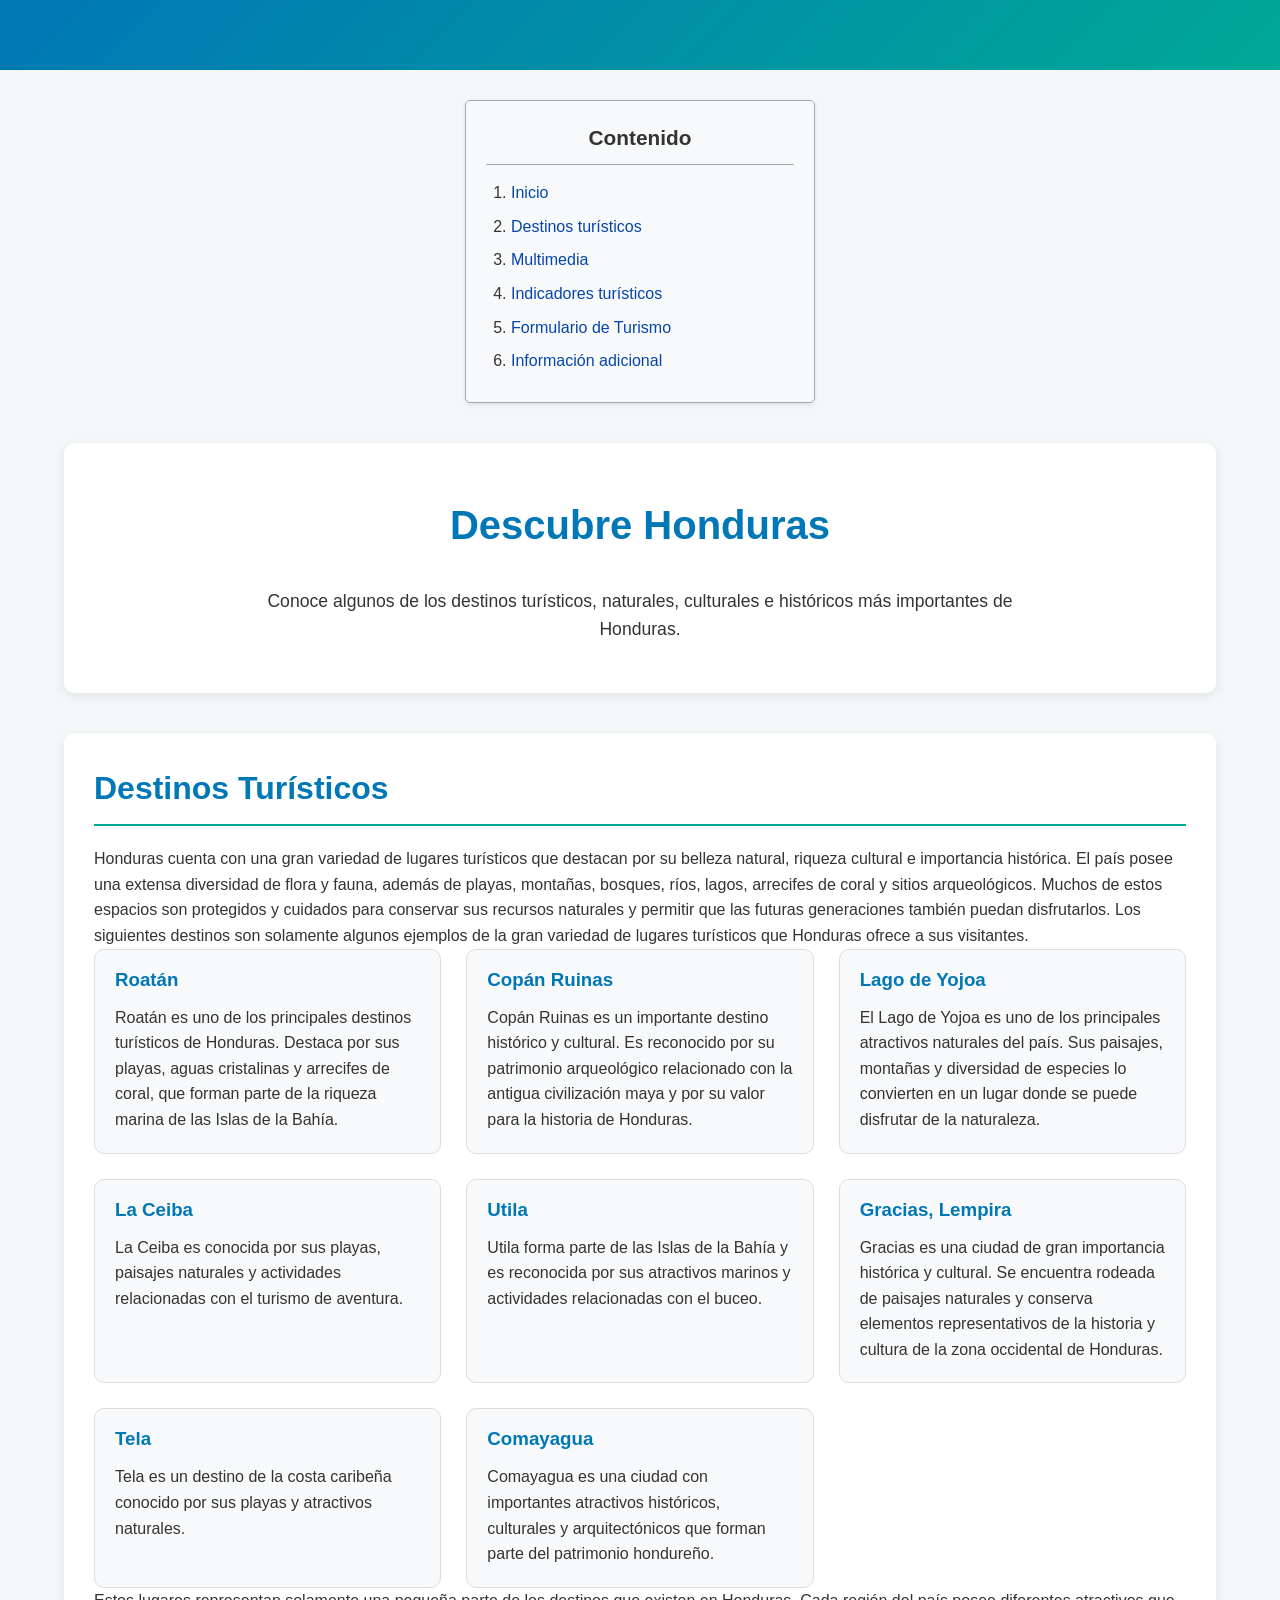
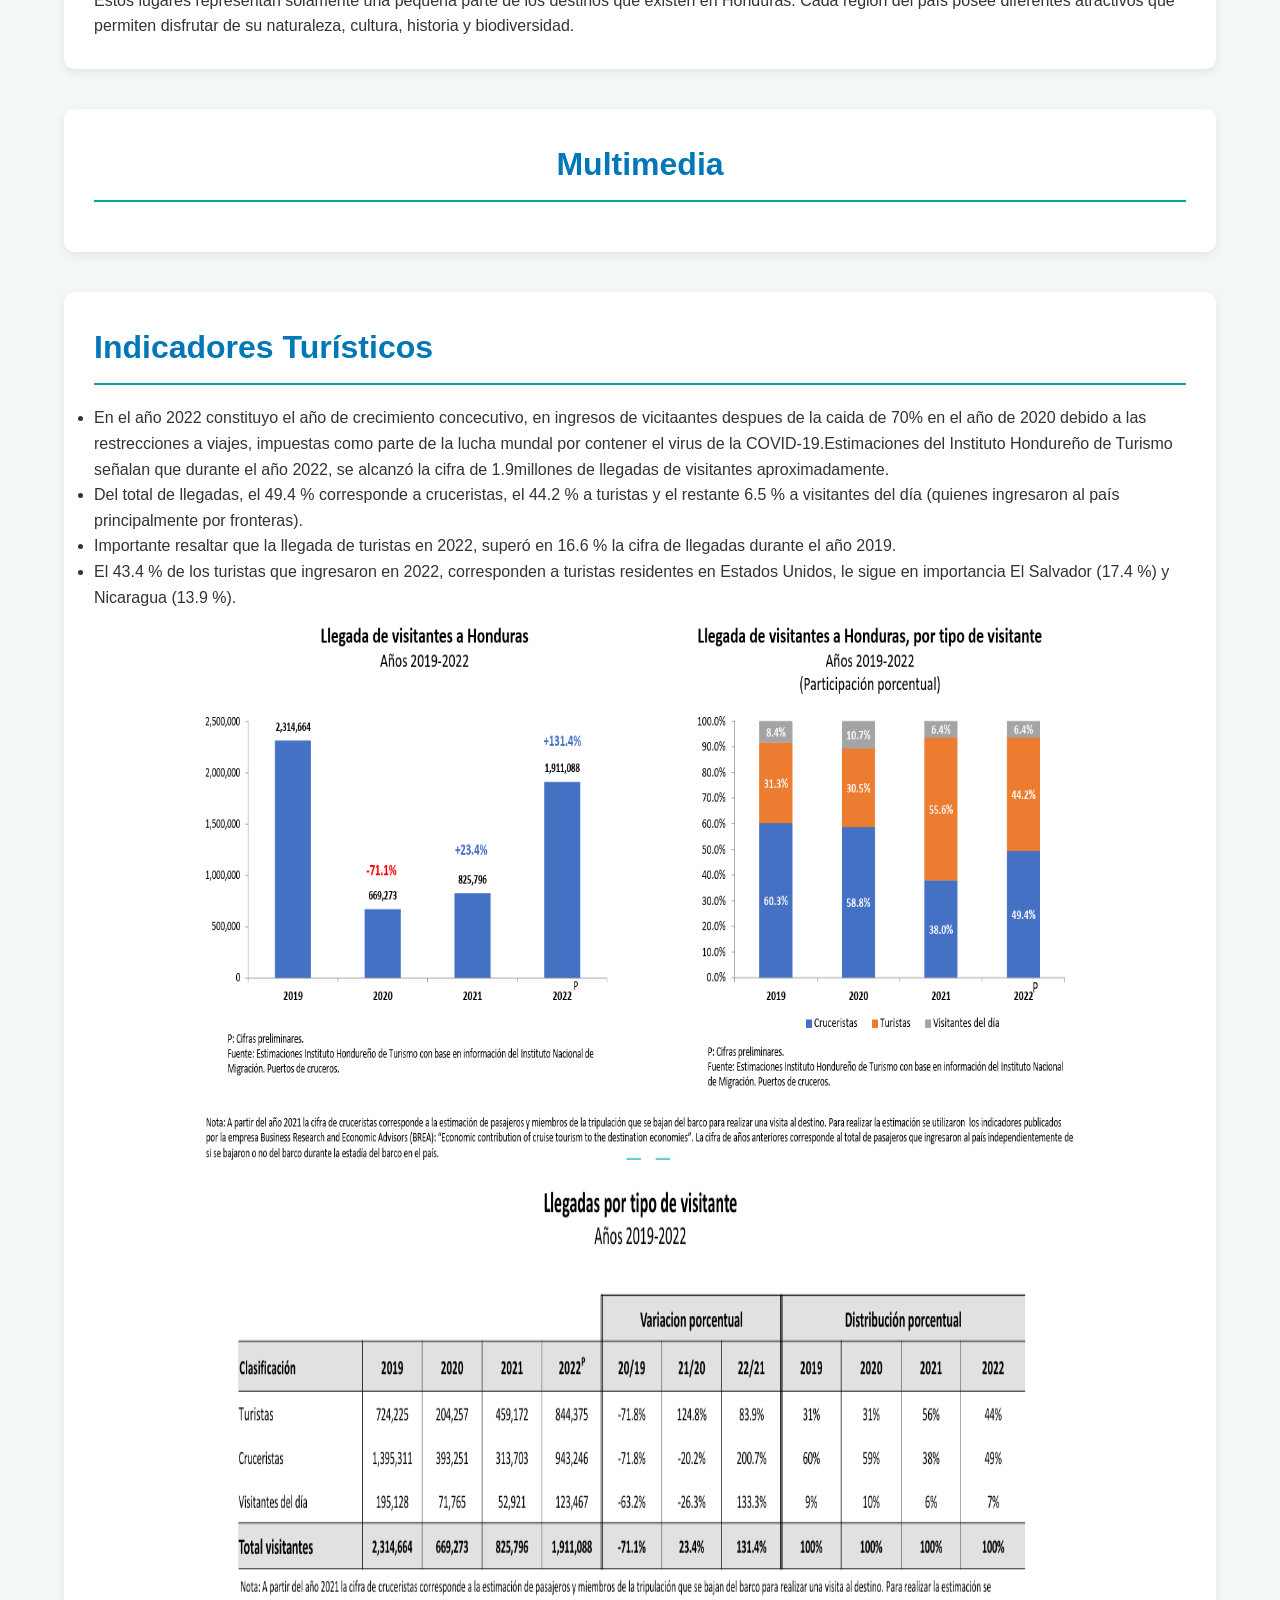
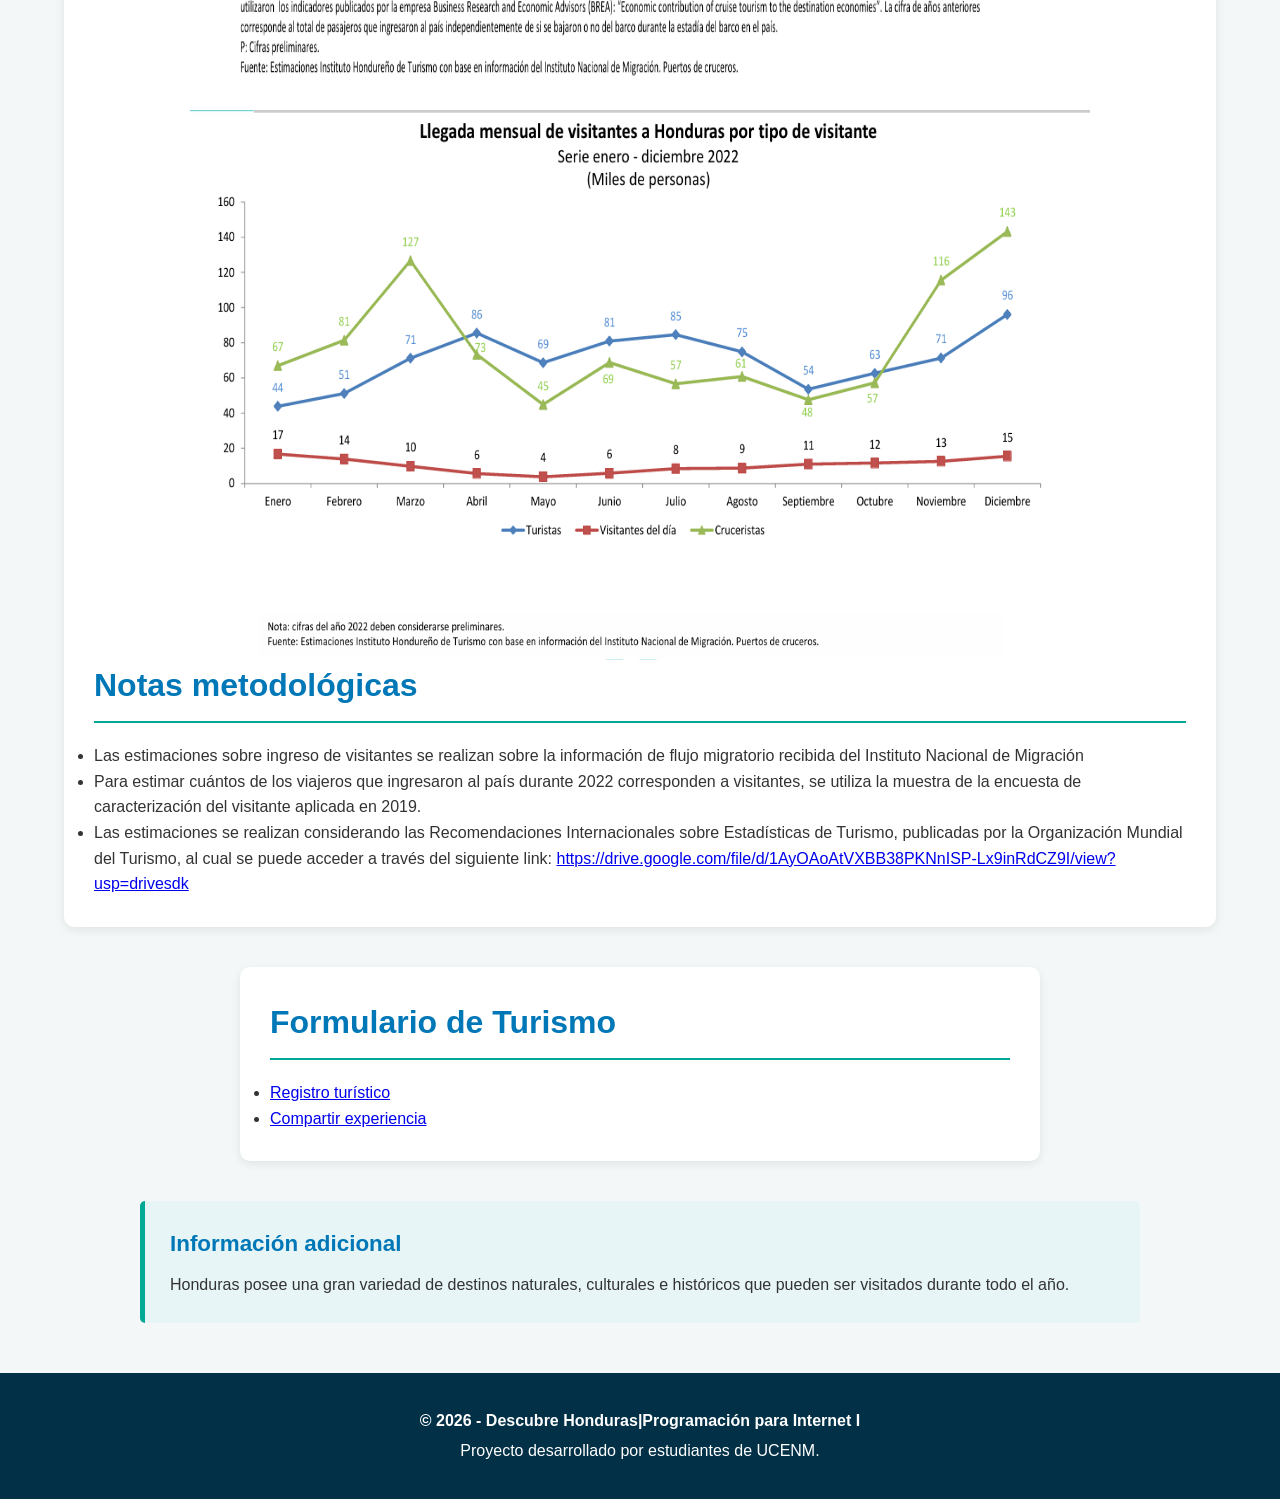
==== commit 5bb1b781: "Index.html Joseph info Updated" ====
--- a/index.html
+++ b/index.html
@@ -222,6 +222,62 @@
 
             <!-- JOSEPH: Colocar aquí los elementos
                  de progreso/indicadores -->
+            
+                 <ul>
+                    <li>
+                        <p>En el año 2022 constituyo el año de crecimiento concecutivo, en ingresos de vicitaantes
+                        despues de la caida de 70% en el año de 2020 debido a las restrecciones a viajes, impuestas
+                        como parte de la lucha mundal por contener el virus de la COVID-19.Estimaciones del  
+                        Instituto Hondureño de Turismo señalan que durante el año 2022, se alcanzó la cifra de 
+                        1.9millones de llegadas de visitantes aproximadamente.</p>
+                    </li>
+                    <li>
+                        <p>Del total de llegadas, el 49.4 % corresponde a cruceristas, el 44.2 % a turistas y el 
+                        restante 6.5 % a visitantes del día (quienes ingresaron al país principalmente por fronteras).</p>
+                    </li>
+
+                    <li>
+                        <p>Importante resaltar que la llegada de turistas en 2022, superó en 16.6 % la cifra de llegadas durante el año 2019.</p>
+                    </li>
+
+                    <li>
+                        <p>El 43.4 % de los turistas que ingresaron en 2022, corresponden a turistas residentes en Estados Unidos, le sigue 
+                        en importancia El Salvador (17.4 %) y Nicaragua (13.9 %).</p>
+                    </li>
+                </ul>
+
+                <!-- Graficas de turismo -->
+
+               <div class="centrar">
+                    <img width="900" height="550" src="assets/img/Llegada de Visitantes.png">
+               </div>
+
+                <div class="centrar">
+                    <img width="900" height="550" src="assets/img/Por tipo de visitante.png">
+               </div>
+
+                <div class="centrar">
+                    <img width="900" height="550" src="assets/img/llegadas de visitantes 2.png">
+               </div>
+
+               <!-- Notas de metodológicas -->
+
+            <h2>Notas metodológicas</h2>
+              <ul>
+                <li>
+                    <p>Las estimaciones sobre ingreso de visitantes se realizan sobre la información de flujo migratorio recibida del Instituto Nacional de Migración</p>
+                </li>
+                <li>
+                    <p>Para estimar cuántos de los viajeros que ingresaron al país durante 2022 corresponden a visitantes, se utiliza
+                    la muestra de la encuesta de caracterización del visitante aplicada en 2019.</p> 
+                </li>
+                <li>
+                    <p>Las estimaciones se realizan considerando las Recomendaciones Internacionales sobre Estadísticas de Turismo, 
+                    publicadas por la Organización Mundial del Turismo, al cual se puede acceder a través del siguiente link:
+                   <a href="https://drive.google.com/file/d/1AyOAoAtVXBB38PKNnISP-Lx9inRdCZ9I/view?usp=drivesdk">
+                       https://drive.google.com/file/d/1AyOAoAtVXBB38PKNnISP-Lx9inRdCZ9I/view?usp=drivesdk</a></p>
+                 </li>
+              </ul>
 
         </section>
 
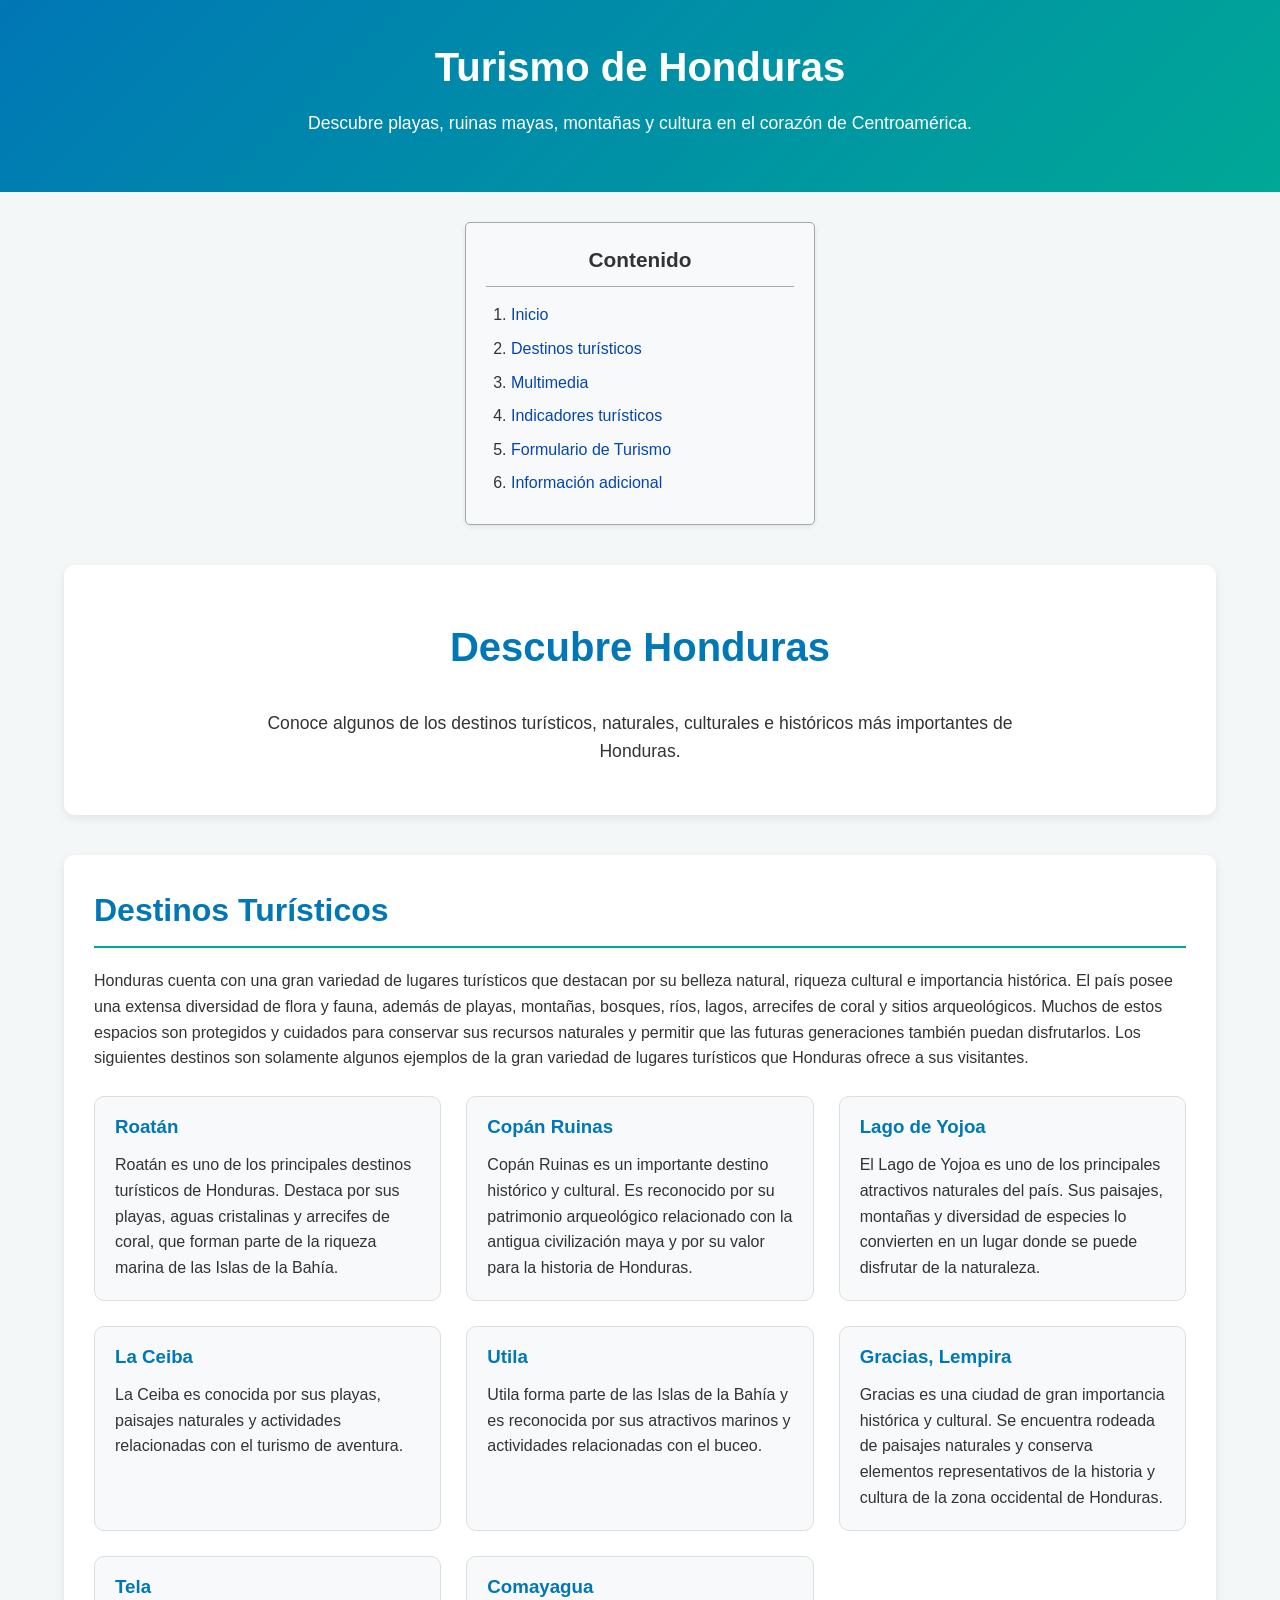
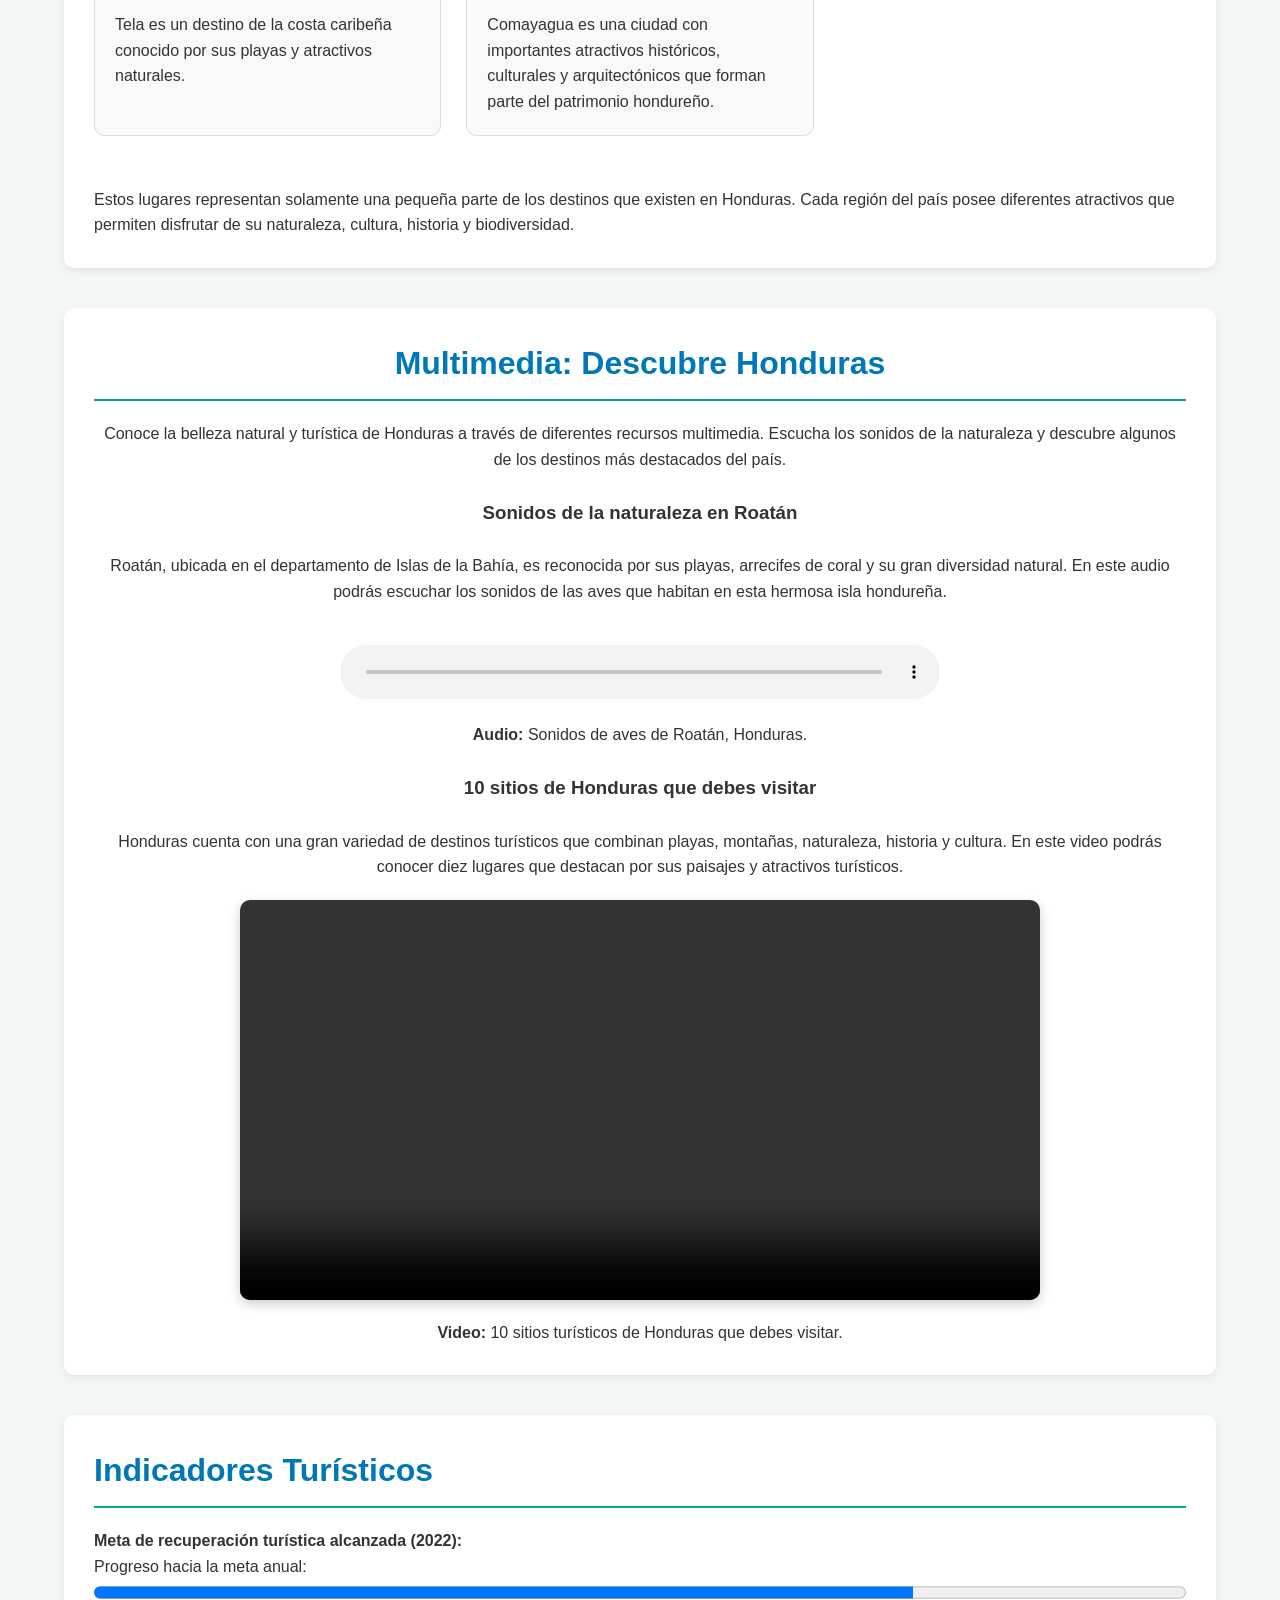
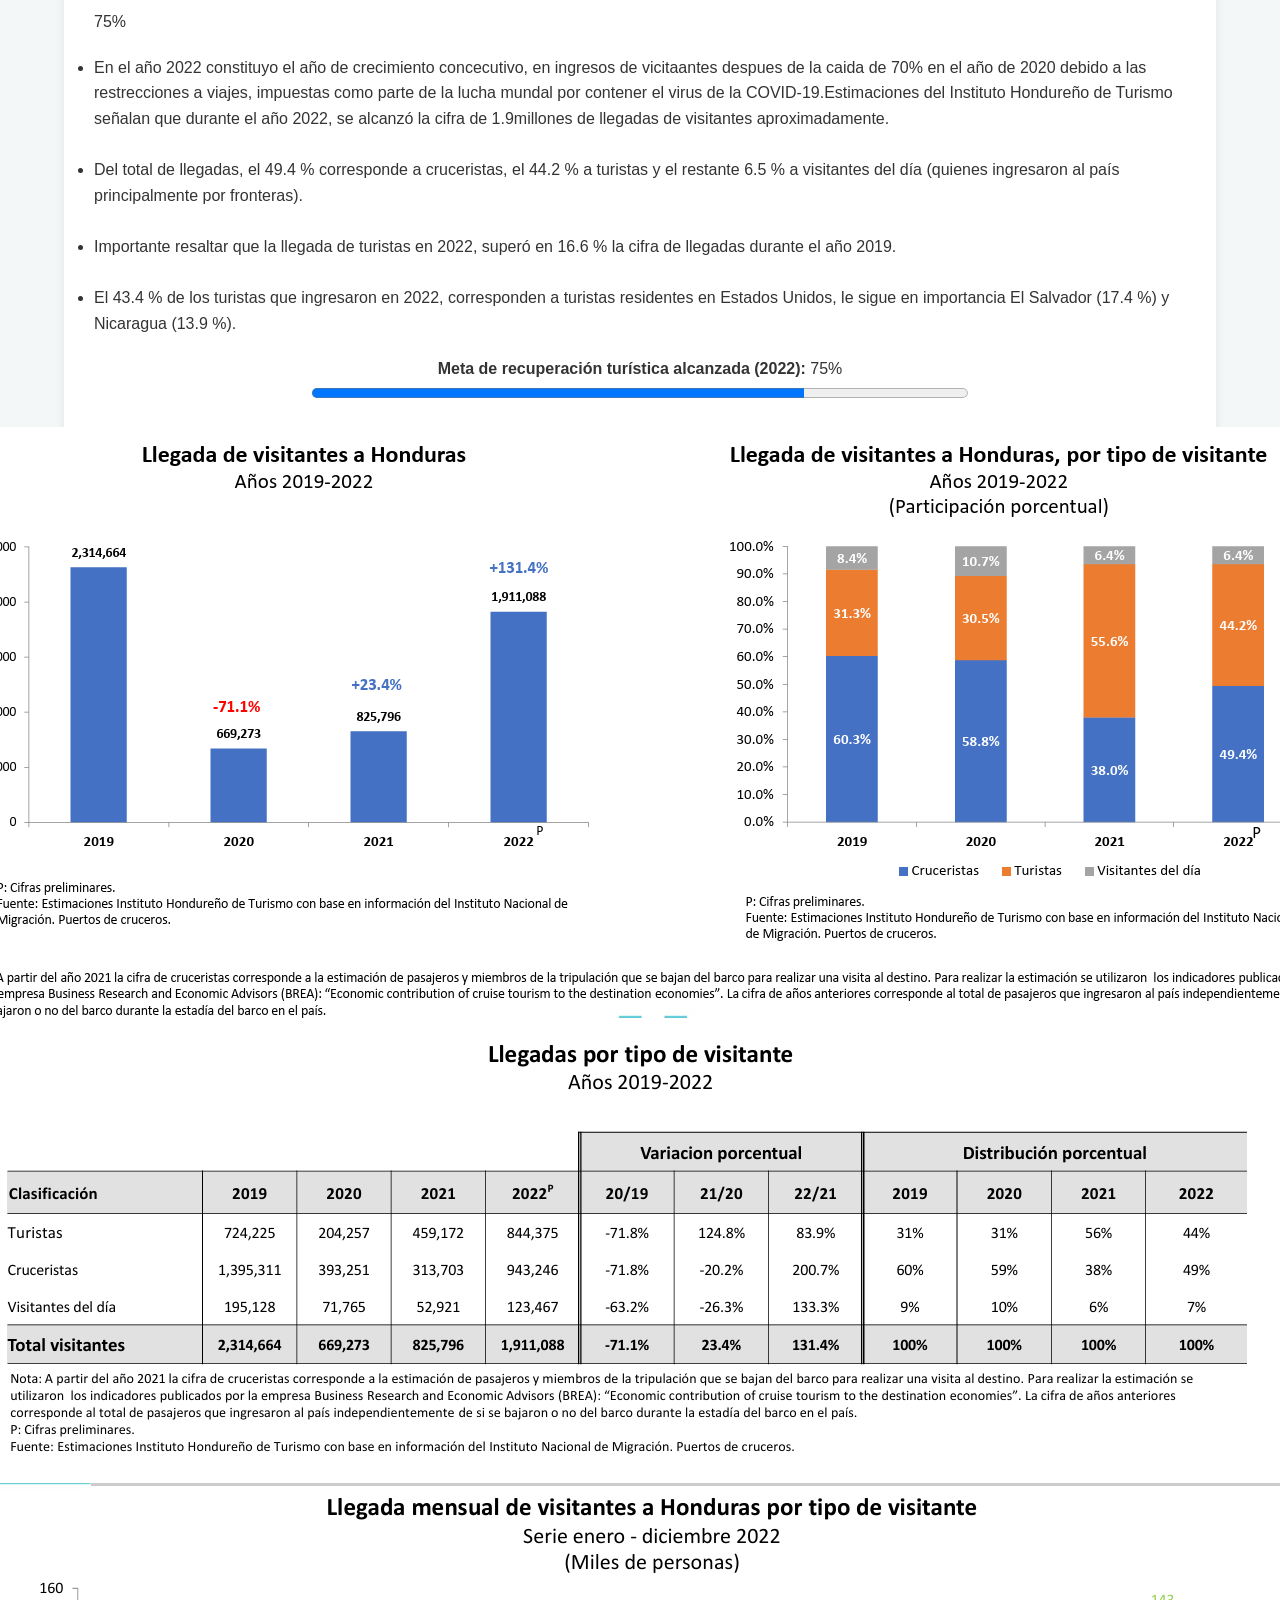
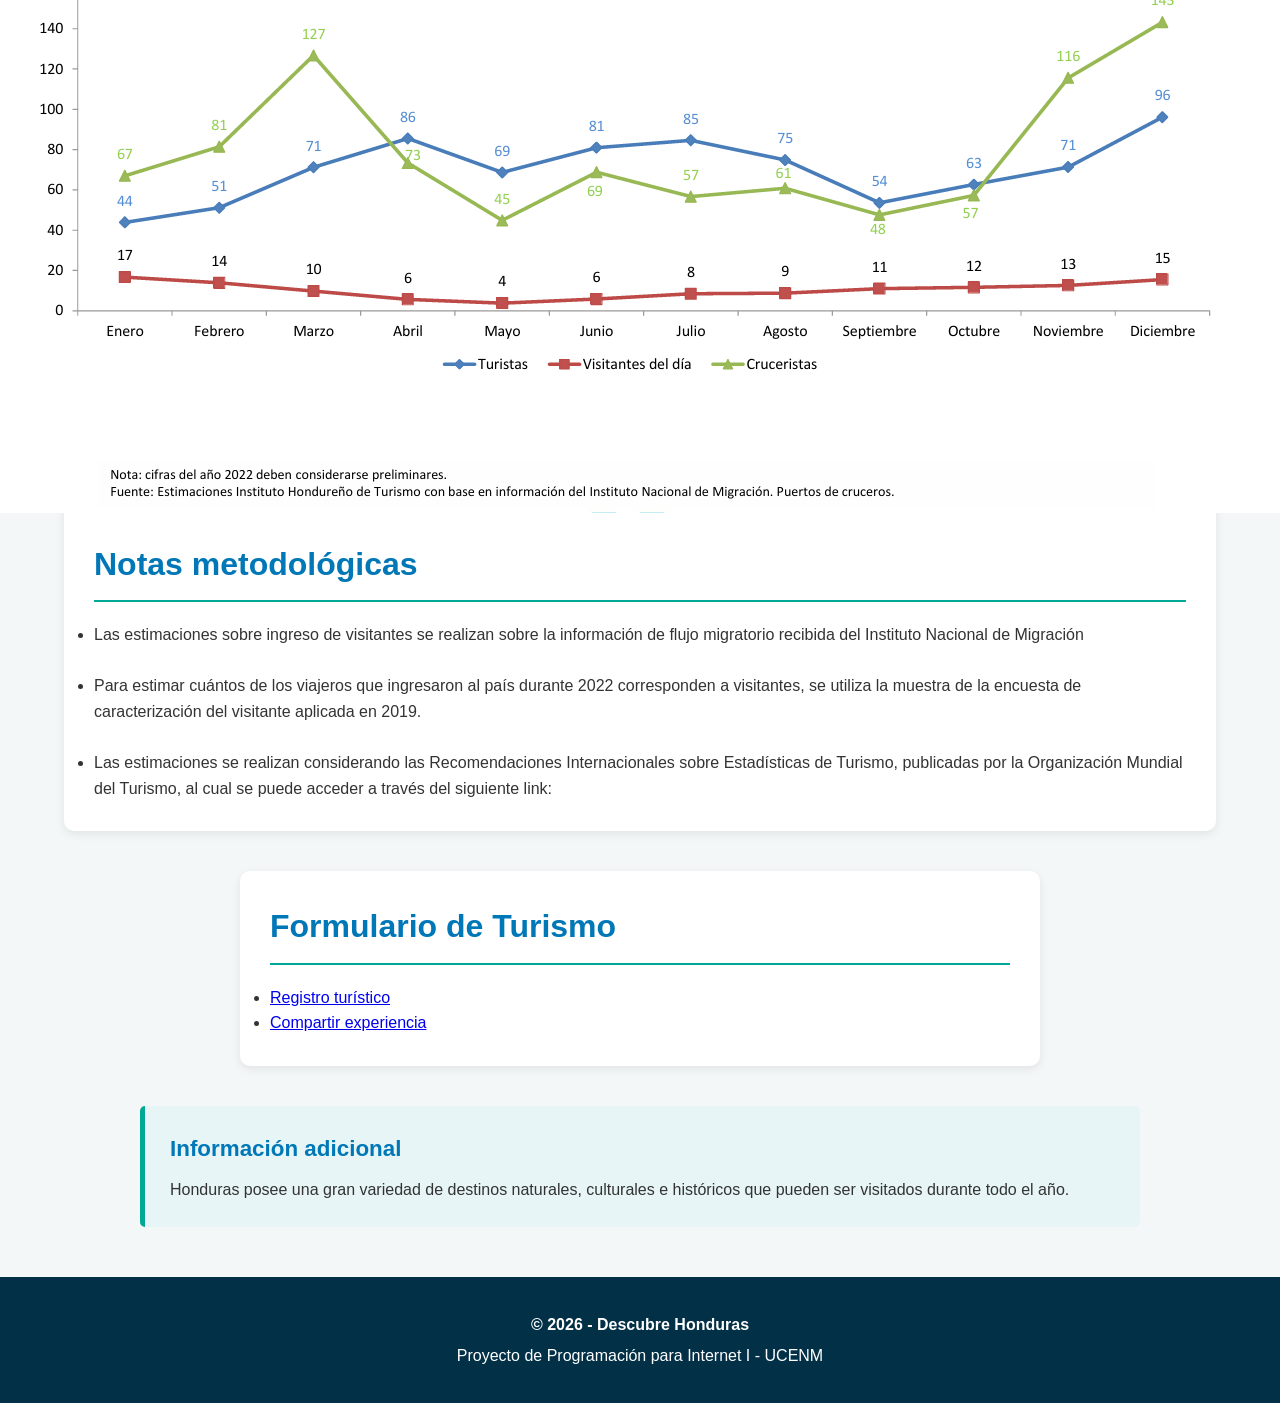
==== commit daa4db1b: "Index.html Index actualizado con y revisado por coordinadora" ====
--- a/index.html
+++ b/index.html
@@ -9,6 +9,7 @@
 
     <!-- Hoja de estilos -->
     <link rel="stylesheet" href="assets/css/style.css">
+
 </head>
 
 <body>
@@ -20,42 +21,47 @@
         <!-- ERLINA: Colocar aquí el título,
              descripción y menú de navegación -->
 
+        <h1>Turismo de Honduras</h1>
+
+        <p>
+            Descubre playas, ruinas mayas, montañas y cultura
+            en el corazón de Centroamérica.
+        </p>
+
     </header>
-
-<!-- ÍNDICE DE CONTENIDOS -->
-
 <nav class="indice" aria-label="Índice de contenidos">
 
-<h2>Contenido</h2>
-
-<ol>
-    <li>
-        <a href="#inicio">Inicio</a>
-    </li>
-
-    <li>
-        <a href="#destinos">Destinos turísticos</a>
-    </li>
-
-    <li>
-        <a href="#multimedia">Multimedia</a>
-    </li>
-
-    <li>
-        <a href="#indicadores">Indicadores turísticos</a>
-    </li>
-
-    <li>
-        <a href="#formulario">Formulario de Turismo</a>
-    </li>
-
-    <li>
-        <a href="#informacion">Información adicional</a>
-    </li>
-</ol>
-
-
-</nav>
+            <h2>Contenido</h2>
+
+            <ol>
+
+                <li>
+                    <a href="#inicio">Inicio</a>
+                </li>
+
+                <li>
+                    <a href="#destinos">Destinos turísticos</a>
+                </li>
+
+                <li>
+                    <a href="#multimedia">Multimedia</a>
+                </li>
+
+                <li>
+                    <a href="#indicadores">Indicadores turísticos</a>
+                </li>
+
+                <li>
+                    <a href="#formulario">Formulario de Turismo</a>
+                </li>
+
+                <li>
+                    <a href="#informacion">Información adicional</a>
+                </li>
+
+            </ol>
+
+        </nav>
 
     <!--CONTENIDO PRINCIPAL-->
 
@@ -83,259 +89,344 @@
             <h2>Destinos Turísticos</h2>
 
             <p>
-        Honduras cuenta con una gran variedad de lugares turísticos que
-        destacan por su belleza natural, riqueza cultural e importancia
-        histórica. El país posee una extensa diversidad de flora y fauna,
-        además de playas, montañas, bosques, ríos, lagos, arrecifes de coral
-        y sitios arqueológicos. Muchos de estos espacios son protegidos y
-        cuidados para conservar sus recursos naturales y permitir que las
-        futuras generaciones también puedan disfrutarlos. Los siguientes
-        destinos son solamente algunos ejemplos de la gran variedad de
-        lugares turísticos que Honduras ofrece a sus visitantes.
+                Honduras cuenta con una gran variedad de lugares turísticos que
+                destacan por su belleza natural, riqueza cultural e importancia
+                histórica. El país posee una extensa diversidad de flora y fauna,
+                además de playas, montañas, bosques, ríos, lagos, arrecifes de coral
+                y sitios arqueológicos. Muchos de estos espacios son protegidos y
+                cuidados para conservar sus recursos naturales y permitir que las
+                futuras generaciones también puedan disfrutarlos. Los siguientes
+                destinos son solamente algunos ejemplos de la gran variedad de
+                lugares turísticos que Honduras ofrece a sus visitantes.
+            </p>
+<br>
+            <div class="destinos-container">
+
+                <article class="destino">
+
+                    <h3>Roatán</h3>
+
+                    <p>
+                        Roatán es uno de los principales destinos turísticos de Honduras.
+                        Destaca por sus playas, aguas cristalinas y arrecifes de coral,
+                        que forman parte de la riqueza marina de las Islas de la Bahía.
+                    </p>
+
+                </article>
+
+
+                <article class="destino">
+
+                    <h3>Copán Ruinas</h3>
+
+                    <p>
+                        Copán Ruinas es un importante destino histórico y cultural.
+                        Es reconocido por su patrimonio arqueológico relacionado con
+                        la antigua civilización maya y por su valor para la historia
+                        de Honduras.
+                    </p>
+
+                </article>
+
+
+                <article class="destino">
+
+                    <h3>Lago de Yojoa</h3>
+
+                    <p>
+                        El Lago de Yojoa es uno de los principales atractivos naturales
+                        del país. Sus paisajes, montañas y diversidad de especies lo
+                        convierten en un lugar donde se puede disfrutar de la naturaleza.
+                    </p>
+
+                </article>
+
+
+                <article class="destino">
+
+                    <h3>La Ceiba</h3>
+
+                    <p>
+                        La Ceiba es conocida por sus playas, paisajes naturales y
+                        actividades relacionadas con el turismo de aventura.
+                    </p>
+
+                </article>
+
+
+                <article class="destino">
+
+                    <h3>Utila</h3>
+
+                    <p>
+                        Utila forma parte de las Islas de la Bahía y es reconocida
+                        por sus atractivos marinos y actividades relacionadas con
+                        el buceo.
+                    </p>
+
+                </article>
+
+
+                <article class="destino">
+
+                    <h3>Gracias, Lempira</h3>
+
+                    <p>
+                        Gracias es una ciudad de gran importancia histórica y cultural.
+                        Se encuentra rodeada de paisajes naturales y conserva elementos
+                        representativos de la historia y cultura de la zona occidental
+                        de Honduras.
+                    </p>
+
+                </article>
+
+
+                <article class="destino">
+
+                    <h3>Tela</h3>
+
+                    <p>
+                        Tela es un destino de la costa caribeña conocido por sus playas
+                        y atractivos naturales.
+                    </p>
+
+                </article>
+
+
+                <article class="destino">
+
+                    <h3>Comayagua</h3>
+
+                    <p>
+                        Comayagua es una ciudad con importantes atractivos históricos,
+                        culturales y arquitectónicos que forman parte del patrimonio
+                        hondureño.
+                    </p>
+
+                </article>
+
+            </div>
+<br><br>
+            <p>
+                Estos lugares representan solamente una pequeña parte de los
+                destinos que existen en Honduras. Cada región del país posee
+                diferentes atractivos que permiten disfrutar de su naturaleza,
+                cultura, historia y biodiversidad.
+            </p>
+
+        </section>
+
+
+        <!--SECCIÓN MULTIMEDIA-RESPONSABLE:EDUAR-->
+
+<!-- SECCIÓN MULTIMEDIA -->
+<section id="multimedia">
+    <h2>Multimedia: Descubre Honduras</h2>
+
+    <p>
+        Conoce la belleza natural y turística de Honduras a través de
+        diferentes recursos multimedia. Escucha los sonidos de la
+        naturaleza y descubre algunos de los destinos más destacados
+        del país.
     </p>
-
-    <div class="destinos-container">
-
-        <article class="destino">
-
-            <h3>Roatán</h3>
-
-            <p>
-                Roatán es uno de los principales destinos turísticos de Honduras.
-                Destaca por sus playas, aguas cristalinas y arrecifes de coral,
-                que forman parte de la riqueza marina de las Islas de la Bahía.
-            </p>
-
-        </article>
-
-        <article class="destino">
-
-            <h3>Copán Ruinas</h3>
-
-            <p>
-                Copán Ruinas es un importante destino histórico y cultural.
-                Es reconocido por su patrimonio arqueológico relacionado con
-                la antigua civilización maya y por su valor para la historia
-                de Honduras.
-            </p>
-
-        </article>
-
-        <article class="destino">
-
-            <h3>Lago de Yojoa</h3>
-
-            <p>
-                El Lago de Yojoa es uno de los principales atractivos naturales
-                del país. Sus paisajes, montañas y diversidad de especies lo
-                convierten en un lugar donde se puede disfrutar de la naturaleza.
-            </p>
-
-        </article>
-
-        <article class="destino">
-
-            <h3>La Ceiba</h3>
-
-            <p>
-                La Ceiba es conocida por sus playas, paisajes naturales y
-                actividades relacionadas con el turismo de aventura.
-            </p>
-
-        </article>
-
-        <article class="destino">
-
-            <h3>Utila</h3>
-
-            <p>
-                Utila forma parte de las Islas de la Bahía y es reconocida
-                por sus atractivos marinos y actividades relacionadas con
-                el buceo.
-            </p>
-
-        </article>
-
-        <article class="destino">
-
-            <h3>Gracias, Lempira</h3>
-
-            <p>
-                Gracias es una ciudad de gran importancia histórica y cultural.
-                Se encuentra rodeada de paisajes naturales y conserva elementos
-                representativos de la historia y cultura de la zona occidental
-                de Honduras.
-            </p>
-
-        </article>
-
-        <article class="destino">
-
-            <h3>Tela</h3>
-
-            <p>
-                Tela es un destino de la costa caribeña conocido por sus playas
-                y atractivos naturales.
-            </p>
-
-        </article>
-
-        <article class="destino">
-
-            <h3>Comayagua</h3>
-
-            <p>
-                Comayagua es una ciudad con importantes atractivos históricos,
-                culturales y arquitectónicos que forman parte del patrimonio
-                hondureño.
-            </p>
-
-        </article>
-
-    </div>
-
-    <p>
-        Estos lugares representan solamente una pequeña parte de los
-        destinos que existen en Honduras. Cada región del país posee
-        diferentes atractivos que permiten disfrutar de su naturaleza,
-        cultura, historia y biodiversidad.
-    </p>
-
+    <br>
+    <!-- AUDIO -->
+    <article>
+        <h3>Sonidos de la naturaleza en Roatán</h3>
+        <br>
+        <p>
+            Roatán, ubicada en el departamento de Islas de la Bahía,
+            es reconocida por sus playas, arrecifes de coral y su gran
+            diversidad natural. En este audio podrás escuchar los
+            sonidos de las aves que habitan en esta hermosa isla
+            hondureña.
+        </p>
+        <br>
+        <audio controls>
+            <source src="assets/audios/audioavesenroatan.mp3" type="audio/mpeg">
+            Tu navegador no soporta el elemento de audio.
+        </audio>
+
+        <p>
+            <strong>Audio:</strong> Sonidos de aves de Roatán, Honduras.
+        </p>
+    </article>
+
+    <!-- VIDEO -->
+    <article>
+        <br>
+        <h3>10 sitios de Honduras que debes visitar</h3>
+        <br>
+        <p>
+            Honduras cuenta con una gran variedad de destinos turísticos
+            que combinan playas, montañas, naturaleza, historia y cultura.
+            En este video podrás conocer diez lugares que destacan por
+            sus paisajes y atractivos turísticos.
+        </p>
+
+        <video controls width="640">
+            <source src="assets/videos/10 sitios de HONDURAS 🇭🇳 que DEBES VISITAR 👉🏻🌴 - Intriper (1080p, h264).mp4" type="video/mp4">
+            Tu navegador no soporta el elemento de video.
+        </video>
+
+        <p>
+            <strong>Video:</strong> 10 sitios turísticos de Honduras que
+            debes visitar.
+        </p>
+    </article>
 </section>
-        
-        <!--SECCIÓN MULTIMEDIA-RESPONSABLE:EDUAR-->
-
-        <section id="multimedia">
-
-            <h2>Multimedia</h2>
-
-            <!-- EDUAR: Colocar aquí el audio y el video -->
-
+
+        <!--INDICADORES/PROGRESO-RESPONSABLE: JOSEPH-->
+
+        <section id="indicadores">
+            <h2>Indicadores Turísticos</h2>
+                <div class="indicador-progreso" style="margin-bottom: 20px;">
+                <p><strong>Meta de recuperación turística alcanzada (2022):</strong></p>
+                <label for="progreso-turismo">Progreso hacia la meta anual:</label>
+                <progress id="progreso-turismo" value="75" max="100">75%</progress>
+                <span>75%</span>
+            </div>
+
+            <ul>
+                <li>
+                    <p>
+                        En el año 2022 constituyo el año de crecimiento concecutivo, en ingresos de vicitaantes
+                        despues de la caida de 70% en el año de 2020 debido a las restrecciones a viajes, impuestas
+                        como parte de la lucha mundal por contener el virus de la COVID-19.Estimaciones del
+                        Instituto Hondureño de Turismo señalan que durante el año 2022, se alcanzó la cifra de
+                        1.9millones de llegadas de visitantes aproximadamente.
+                    </p>
+                </li><br>
+                <li>
+                    <p>
+                        Del total de llegadas, el 49.4 % corresponde a cruceristas, el 44.2 % a turistas y el
+                        restante 6.5 % a visitantes del día (quienes ingresaron al país principalmente por fronteras).
+                    </p>
+                </li><br>
+                <li>
+                    <p>
+                        Importante resaltar que la llegada de turistas en 2022, superó en 16.6 % la cifra de llegadas durante el año 2019.
+                    </p>
+                </li><br>
+                <li>
+                    <p>
+                        El 43.4 % de los turistas que ingresaron en 2022, corresponden a turistas residentes en Estados Unidos, le sigue
+                        en importancia El Salvador (17.4 %) y Nicaragua (13.9 %).
+                    </p>
+                </li>
+            </ul>
+
+            <!-- Indicador de Progreso Obligatorio -->
+            <div class="progreso-container" style="margin: 20px 0; text-align: center;">
+                <label for="meta-turismo"><strong>Meta de recuperación turística alcanzada (2022):</strong> 75%</label><br>
+                <progress id="meta-turismo" value="75" max="100" style="width: 60%; height: 20px;"></progress>
+            </div>
+
+            <!-- Gráficas de turismo optimizadas -->
+            <div class="graficas-container">
+                <div class="centrar">
+                    <img src="assets/img/Llegada de Visitantes.png" alt="Llegada de visitantes a Honduras" class="img-responsive">
+                </div>
+
+                <div class="centrar">
+                    <img src="assets/img/Por tipo de visitante.png" alt="Llegada de visitantes por tipo" class="img-responsive">
+                </div>
+
+                <div class="centrar">
+                    <img src="assets/img/llegadas de visitantes 2.png" alt="Llegadas de visitantes complementaria" class="img-responsive">
+                </div>
+            </div>
+
+
+            <!-- Notas de metodológicas -->
+            <br>
+            <h2>Notas metodológicas</h2>
+
+            <ul>
+                <li>
+                    <p>
+                        Las estimaciones sobre ingreso de visitantes se realizan sobre la información de flujo migratorio recibida del Instituto Nacional de Migración
+                    </p>
+                </li><br>
+                <li>
+                    <p>
+                        Para estimar cuántos de los viajeros que ingresaron al país durante 2022 corresponden a visitantes, se utiliza
+                        la muestra de la encuesta de caracterización del visitante aplicada en 2019.
+                    </p>
+                </li><br>
+                <li>
+                    <p>
+                        Las estimaciones se realizan considerando las Recomendaciones Internacionales sobre Estadísticas de Turismo,
+                        publicadas por la Organización Mundial del Turismo, al cual se puede acceder a través del siguiente link:
+                        <a href="https://drive.google.com/file/d/1AyOAoAtVXBB38PKNnISP-Lx9inRdCZ9I/view?usp=drivesdk">
+                        </a>
+                    </p>
+                </li>
+            </ul>
         </section>
 
 
-        <!--INDICADORES/PROGRESO-RESPONSABLE: JOSEPH-->
-
-        <section id="indicadores">
-
-            <h2>Indicadores Turísticos</h2>
-
-            <!-- JOSEPH: Colocar aquí los elementos
-                 de progreso/indicadores -->
-            
-                 <ul>
-                    <li>
-                        <p>En el año 2022 constituyo el año de crecimiento concecutivo, en ingresos de vicitaantes
-                        despues de la caida de 70% en el año de 2020 debido a las restrecciones a viajes, impuestas
-                        como parte de la lucha mundal por contener el virus de la COVID-19.Estimaciones del  
-                        Instituto Hondureño de Turismo señalan que durante el año 2022, se alcanzó la cifra de 
-                        1.9millones de llegadas de visitantes aproximadamente.</p>
-                    </li>
-                    <li>
-                        <p>Del total de llegadas, el 49.4 % corresponde a cruceristas, el 44.2 % a turistas y el 
-                        restante 6.5 % a visitantes del día (quienes ingresaron al país principalmente por fronteras).</p>
-                    </li>
-
-                    <li>
-                        <p>Importante resaltar que la llegada de turistas en 2022, superó en 16.6 % la cifra de llegadas durante el año 2019.</p>
-                    </li>
-
-                    <li>
-                        <p>El 43.4 % de los turistas que ingresaron en 2022, corresponden a turistas residentes en Estados Unidos, le sigue 
-                        en importancia El Salvador (17.4 %) y Nicaragua (13.9 %).</p>
-                    </li>
-                </ul>
-
-                <!-- Graficas de turismo -->
-
-               <div class="centrar">
-                    <img width="900" height="550" src="assets/img/Llegada de Visitantes.png">
-               </div>
-
-                <div class="centrar">
-                    <img width="900" height="550" src="assets/img/Por tipo de visitante.png">
-               </div>
-
-                <div class="centrar">
-                    <img width="900" height="550" src="assets/img/llegadas de visitantes 2.png">
-               </div>
-
-               <!-- Notas de metodológicas -->
-
-            <h2>Notas metodológicas</h2>
-              <ul>
-                <li>
-                    <p>Las estimaciones sobre ingreso de visitantes se realizan sobre la información de flujo migratorio recibida del Instituto Nacional de Migración</p>
-                </li>
-                <li>
-                    <p>Para estimar cuántos de los viajeros que ingresaron al país durante 2022 corresponden a visitantes, se utiliza
-                    la muestra de la encuesta de caracterización del visitante aplicada en 2019.</p> 
-                </li>
-                <li>
-                    <p>Las estimaciones se realizan considerando las Recomendaciones Internacionales sobre Estadísticas de Turismo, 
-                    publicadas por la Organización Mundial del Turismo, al cual se puede acceder a través del siguiente link:
-                   <a href="https://drive.google.com/file/d/1AyOAoAtVXBB38PKNnISP-Lx9inRdCZ9I/view?usp=drivesdk">
-                       https://drive.google.com/file/d/1AyOAoAtVXBB38PKNnISP-Lx9inRdCZ9I/view?usp=drivesdk</a></p>
-                 </li>
-              </ul>
+        <!--FORMULARIO-RESPONSABLE: ANGELUZ-->
+
+        <section id="formulario">
+
+            <h2>Formulario de Turismo</h2>
+
+            <ul>
+
+                <li>
+
+                    <a href="Formulario.html">
+                        Registro turístico
+                    </a>
+
+                </li>
+
+                <li>
+
+                    <a href="Formulario_de_experiencia.html">
+                        Compartir experiencia
+                    </a>
+
+                </li>
+
+            </ul>
 
         </section>
 
-
-        <!--FORMULARIO-RESPONSABLE: ANGELUZ-->
-
-        <section id="formulario">
-
-            <h2>Formulario de Turismo</h2>
- 
-                
-                <ul>
-                    <li>
-                        <a href="Formulario.html">
-                            Registro turístico
-                        </a>
-                    </li>
-
-                    <li>
-    
-                        <a href="Formulario_de_experiencia.html">
-                            Compartir experiencia
-                        </a>
-                    </li>
-                </ul>
-
-        </section>
-
     </main>
 
+
     <!--INFORMACIÓN ADICIONAL-INTEGRACIÓN: LEANY-->
 
-<aside id="informacion">
-
-<h3>Información adicional</h3>
-
-<p>
-    Honduras posee una gran variedad de destinos
-    naturales, culturales e históricos que pueden
-    ser visitados durante todo el año.
-</p>
-
-</aside>
+    <aside id="informacion">
+
+        <h3>Información adicional</h3>
+
+        <p>
+            Honduras posee una gran variedad de destinos
+            naturales, culturales e históricos que pueden
+            ser visitados durante todo el año.
+        </p>
+
+    </aside>
+
 
     <!--FOOTERINTEGRACIÓN:LEANY-->
 
-    <footer>
-
-        <p>
-            &copy; 2026 - Descubre Honduras|Programación para Internet I
-        </p>
-
-        <p>
-            Proyecto desarrollado por estudiantes de UCENM.
+ <footer>
+
+        <p>
+            &copy; 2026 - Descubre Honduras
+        </p>
+
+        <p>
+            Proyecto de Programación para Internet I - UCENM
         </p>
 
     </footer>
 
+
 </body>
 
 </html>
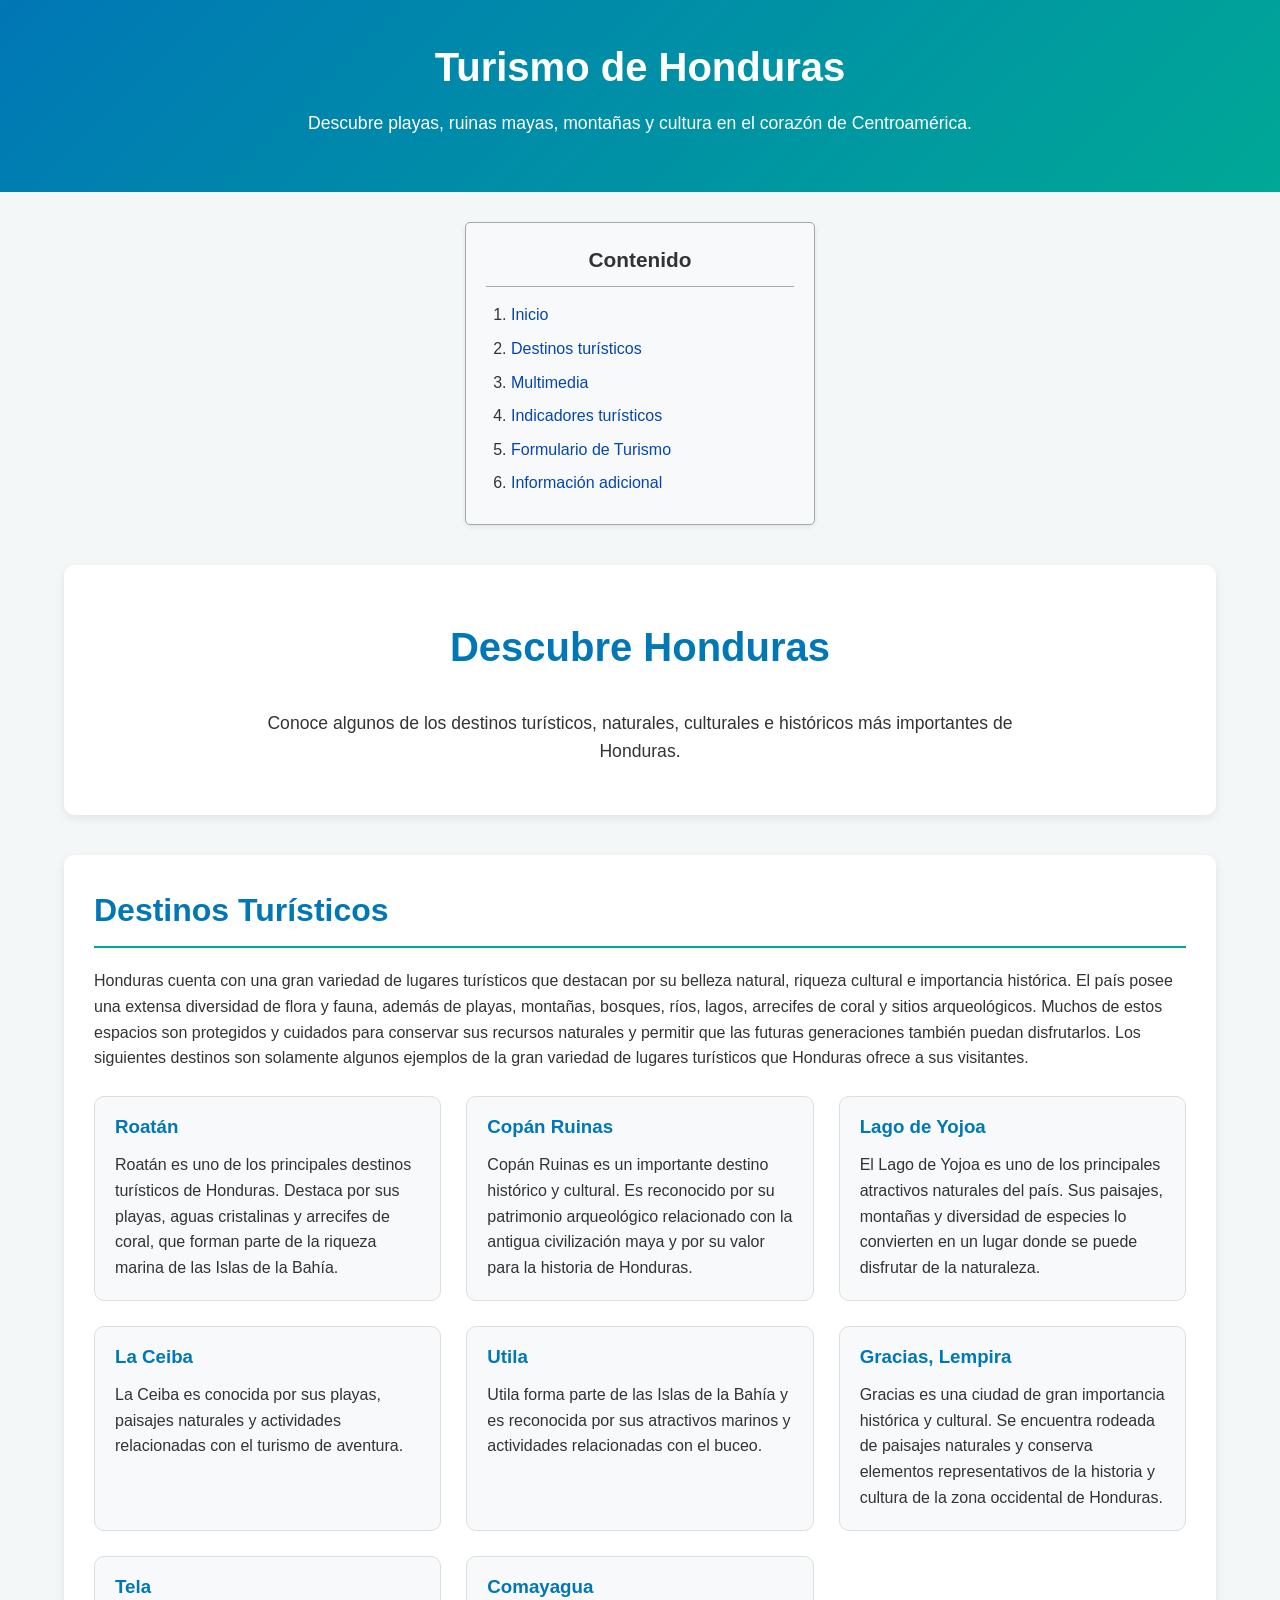
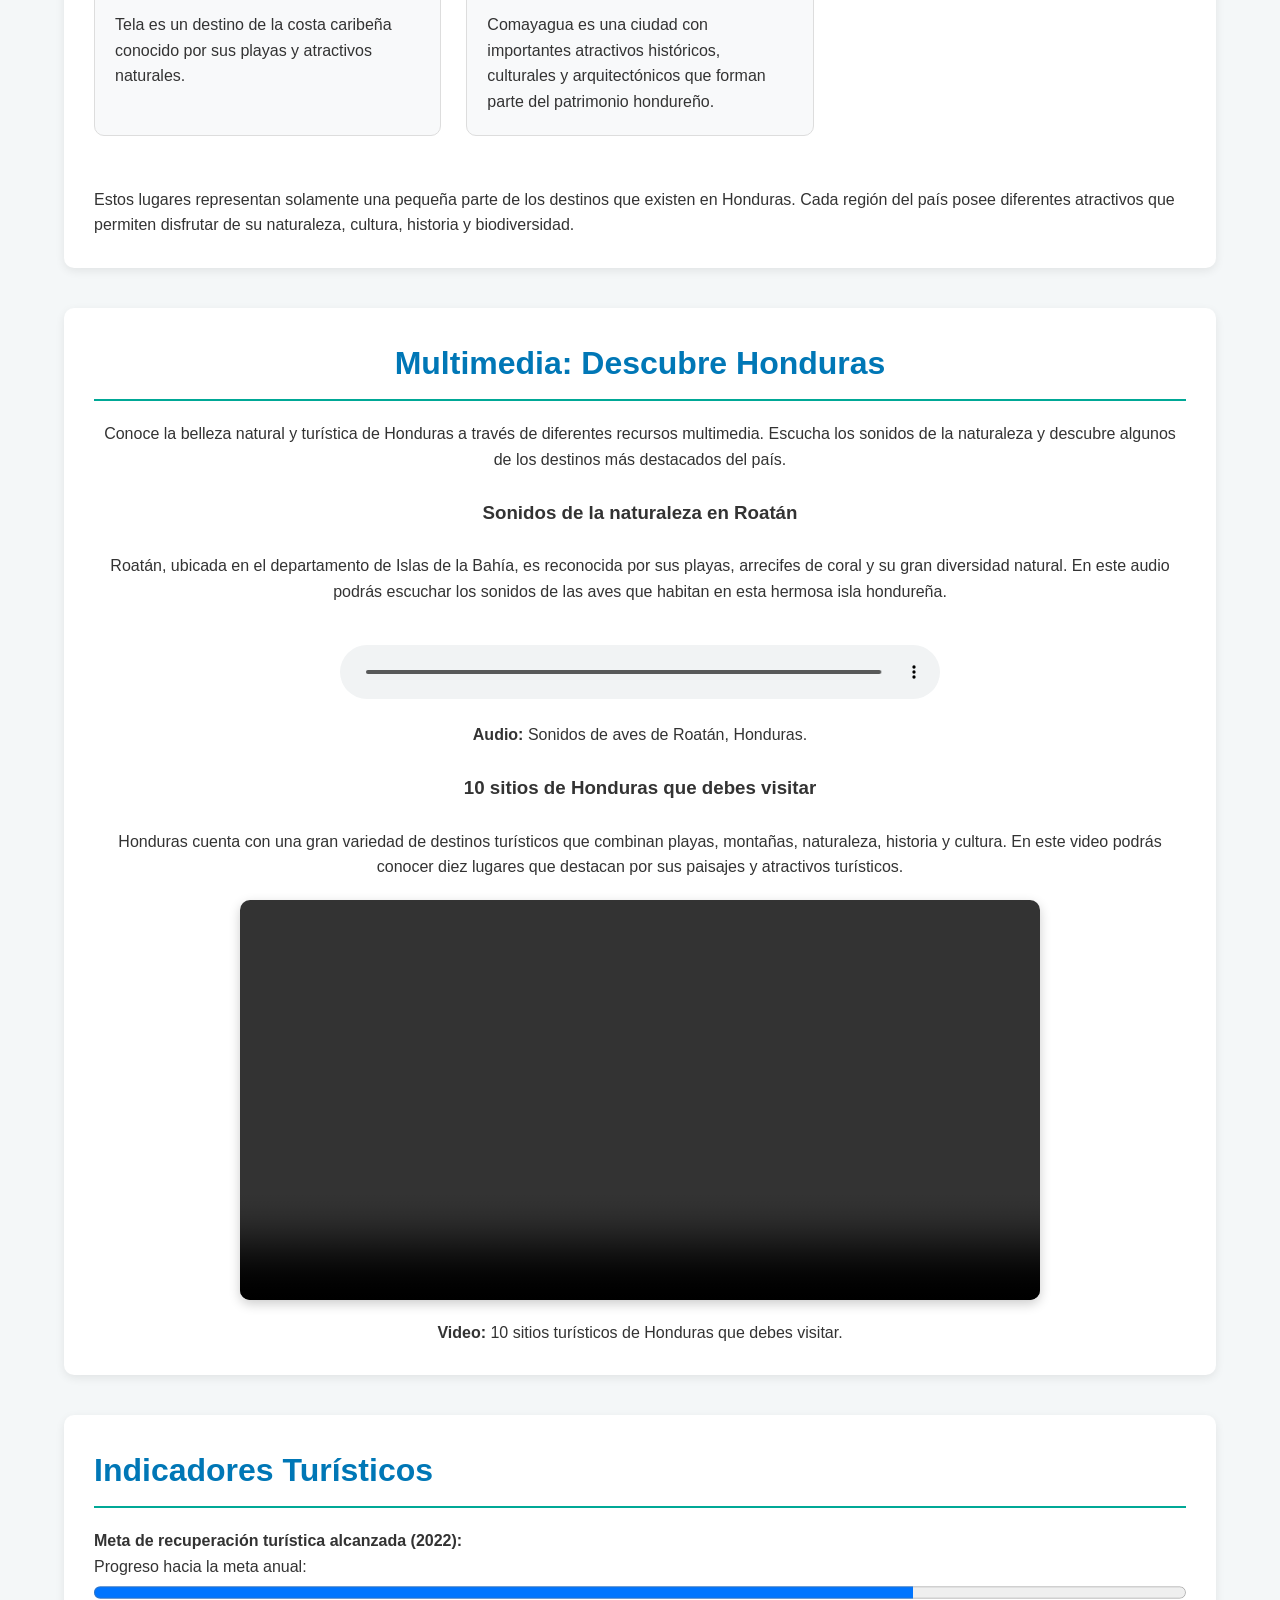
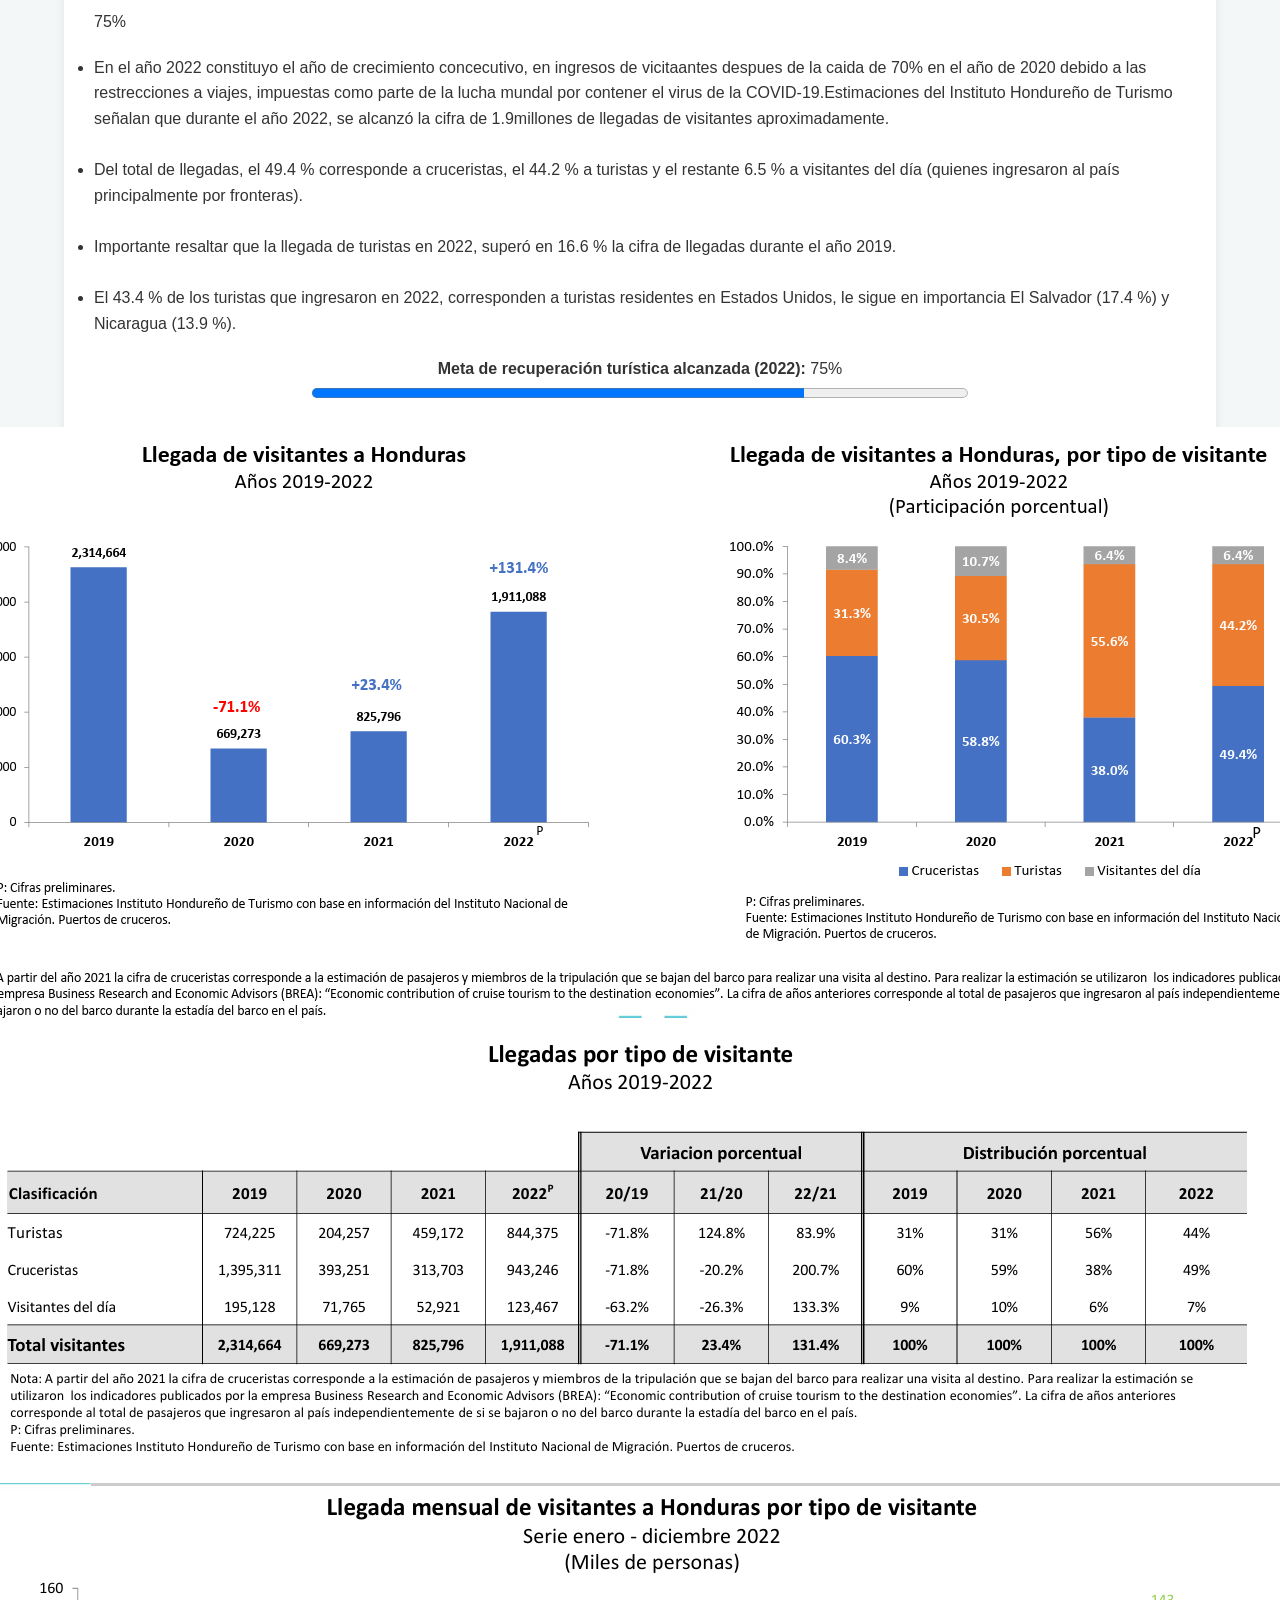
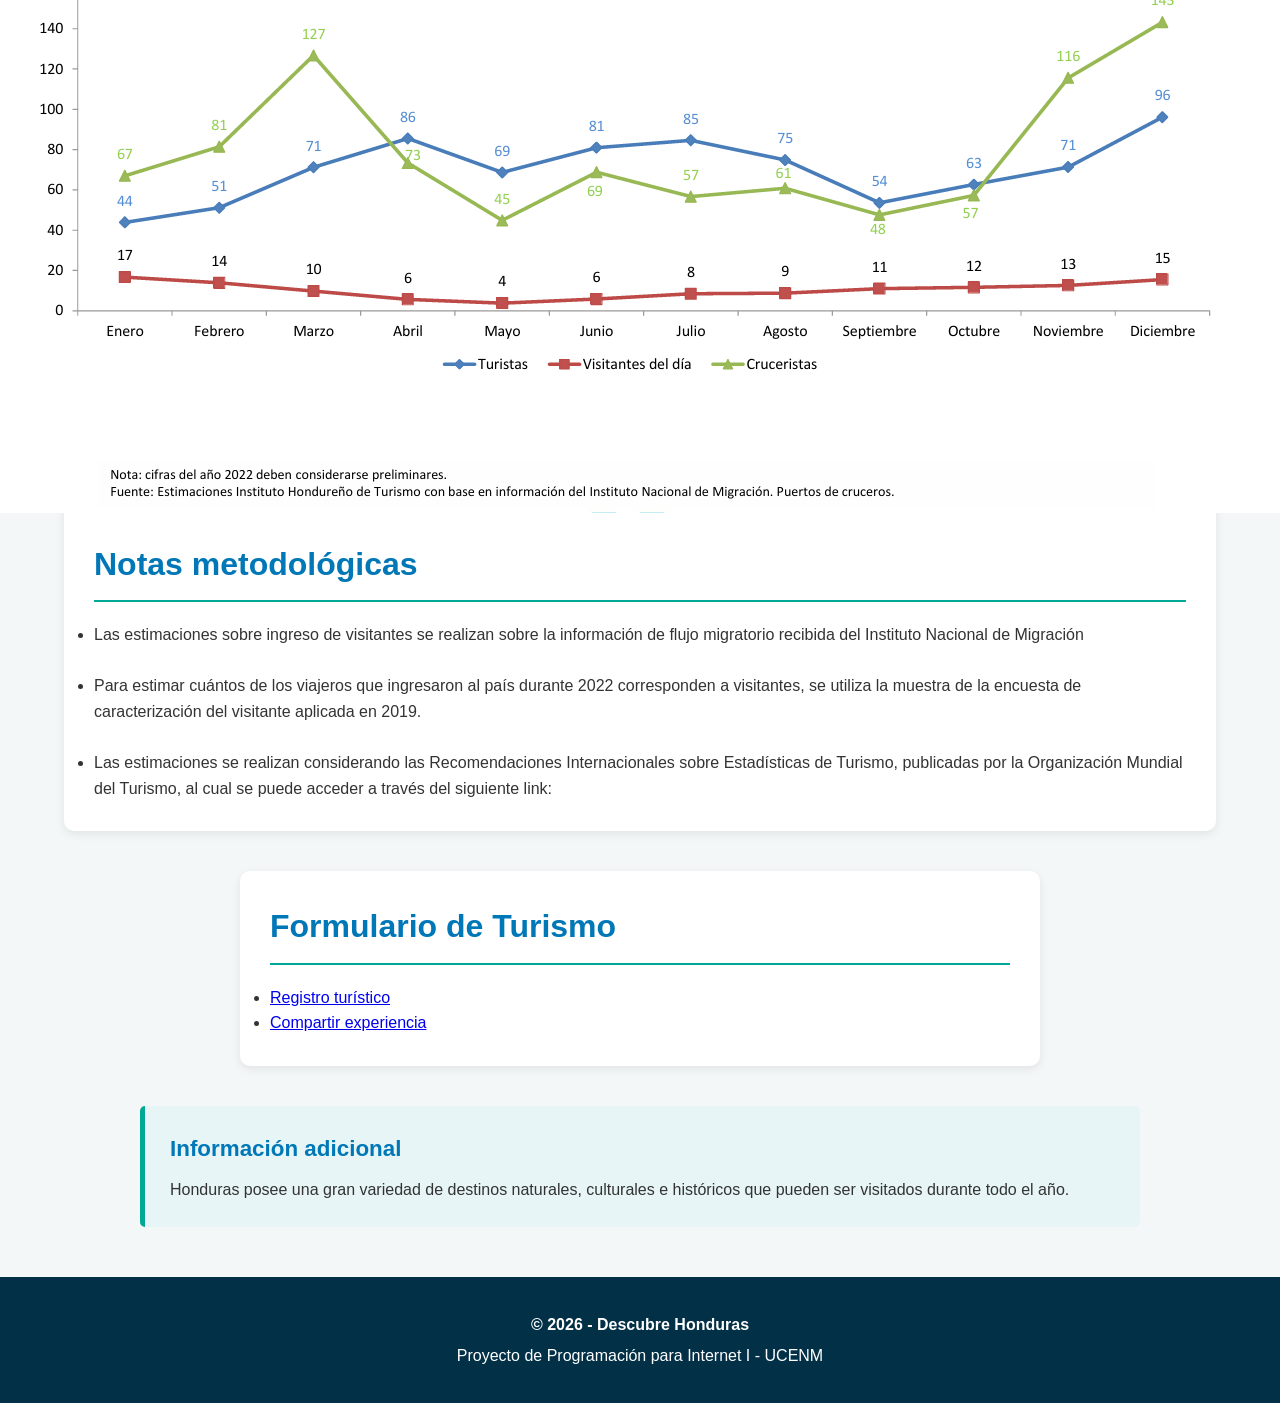
==== commit e76c3c0b: "Index.html" ====
--- a/index.html
+++ b/index.html
@@ -265,7 +265,7 @@
         </p>
 
         <video controls width="640">
-            <source src="assets/videos/10 sitios de HONDURAS 🇭🇳 que DEBES VISITAR 👉🏻🌴 - Intriper (1080p, h264).mp4" type="video/mp4">
+            <source src="assets/videos/10 sitios de HONDURAS 🇭🇳 que DEBES VISITAR 👉🏻🌴 - Intriper (1080p, h264)_compressed.mp4" type="video/mp4">
             Tu navegador no soporta el elemento de video.
         </video>
 
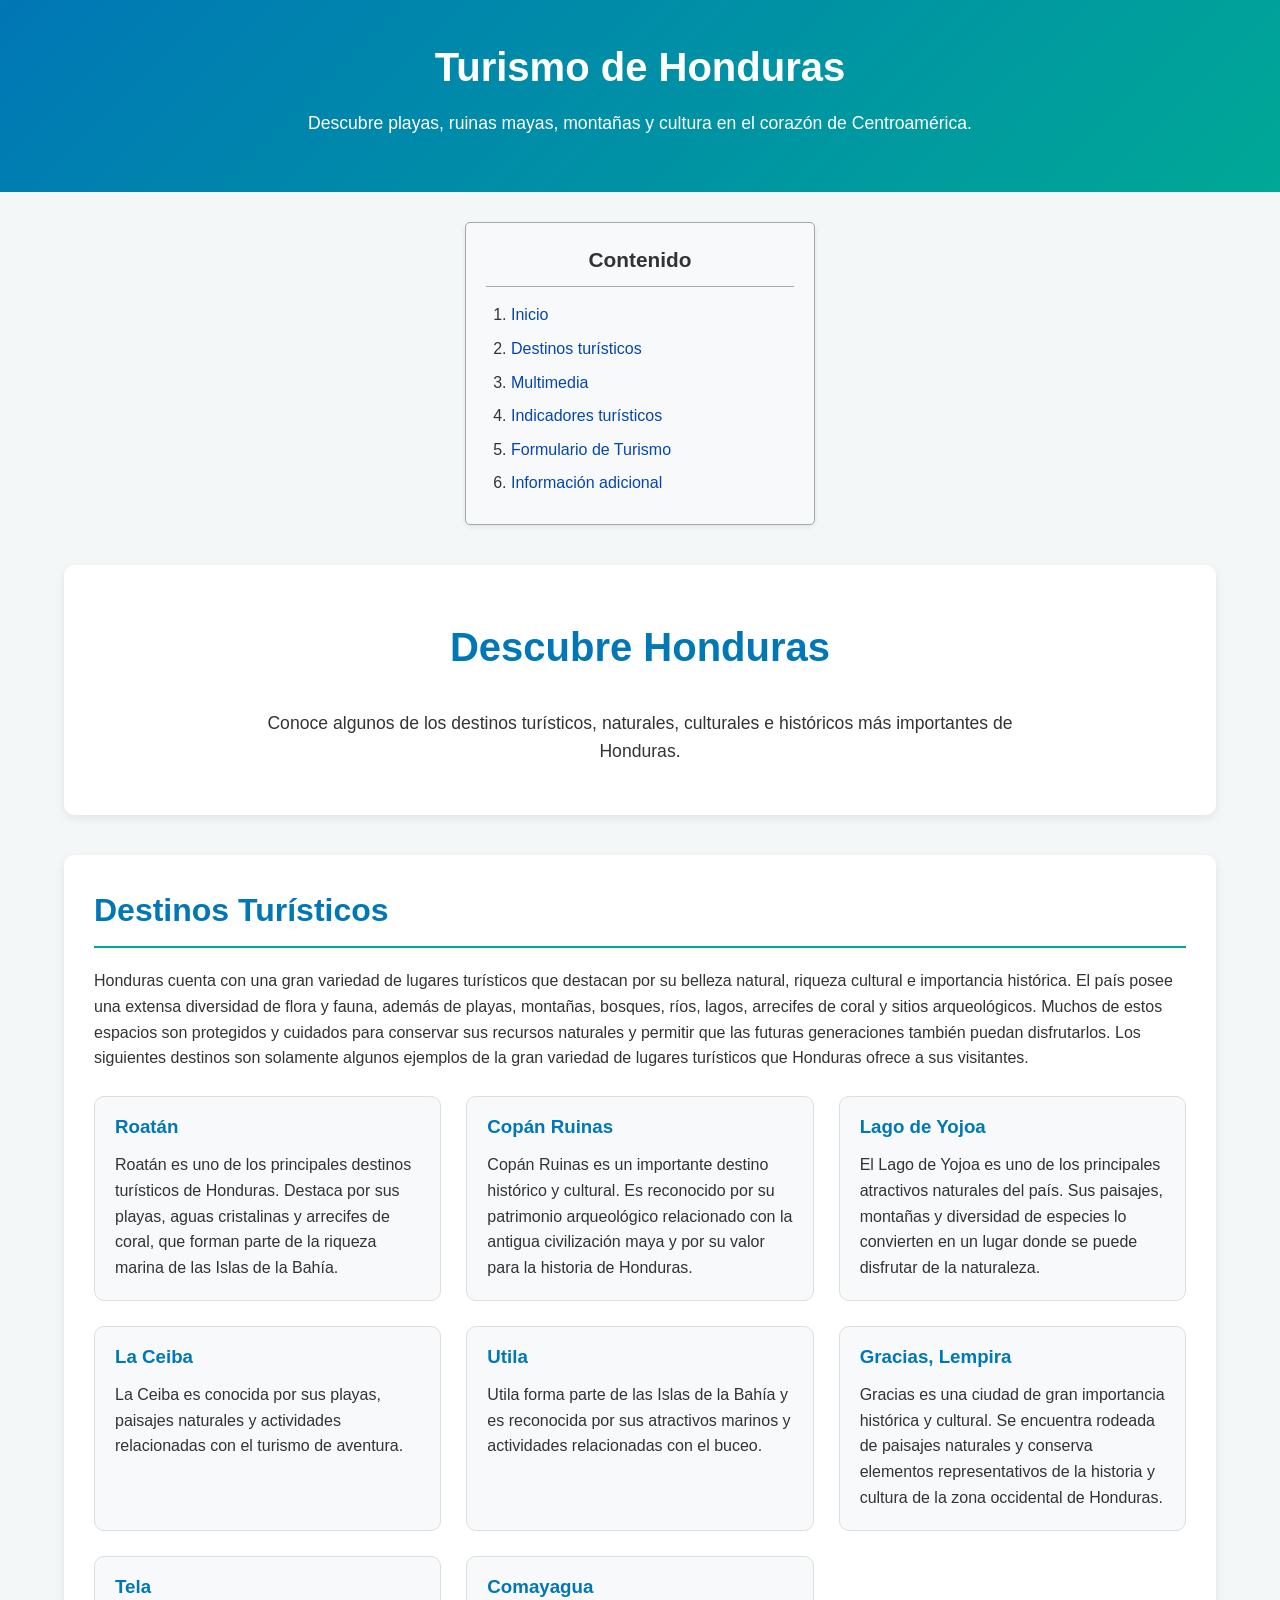
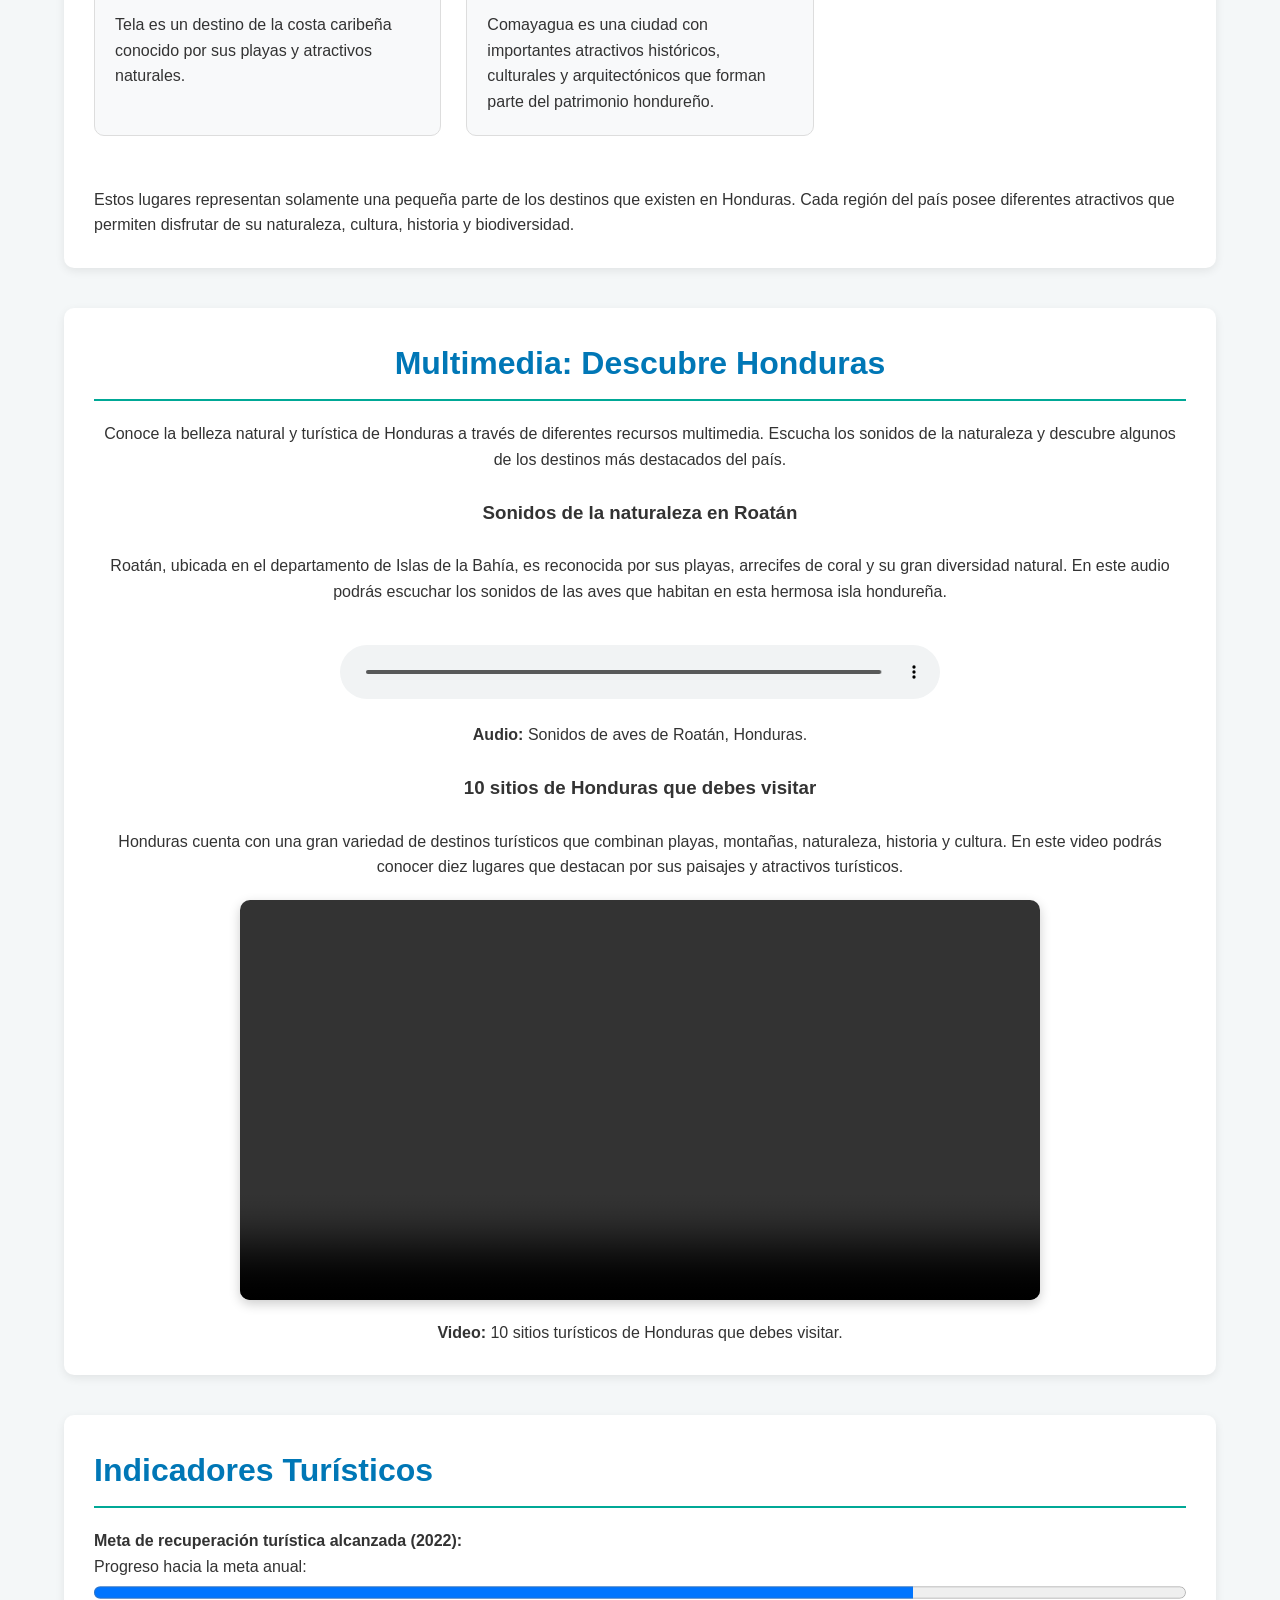
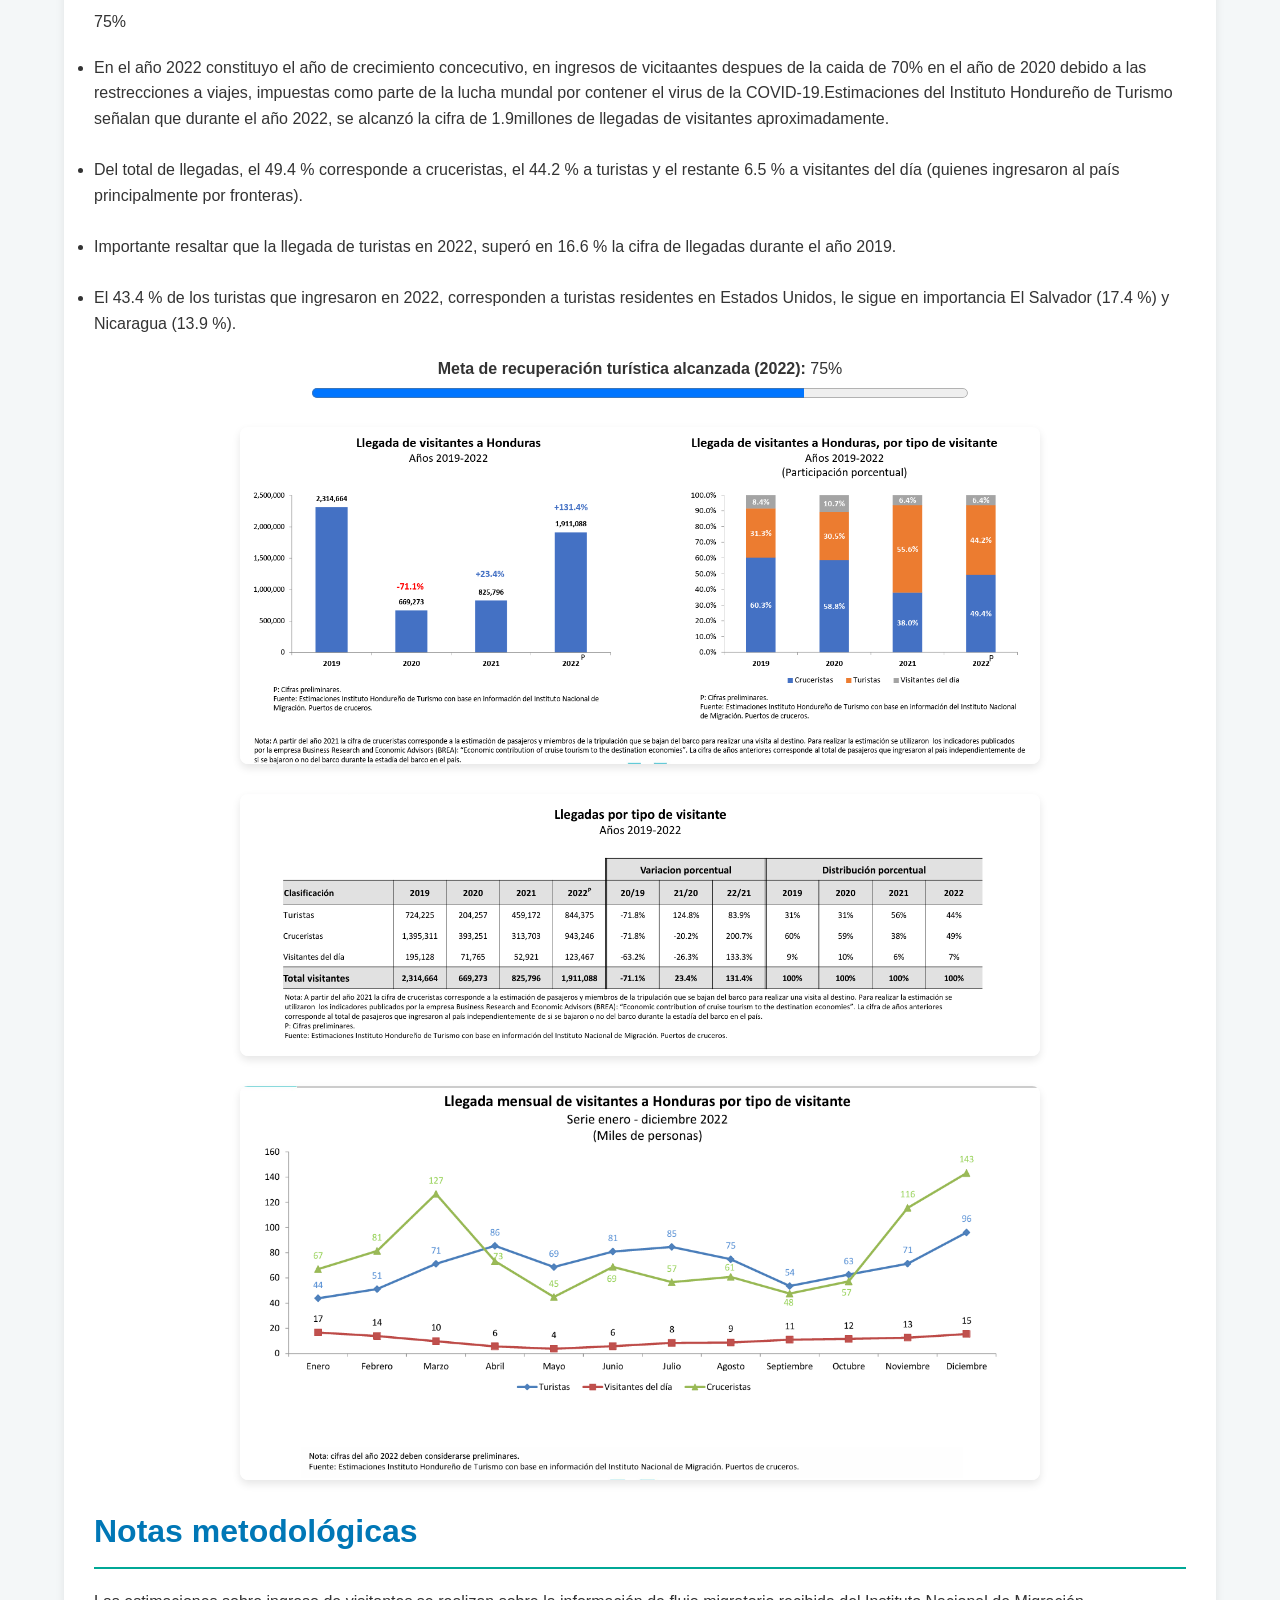
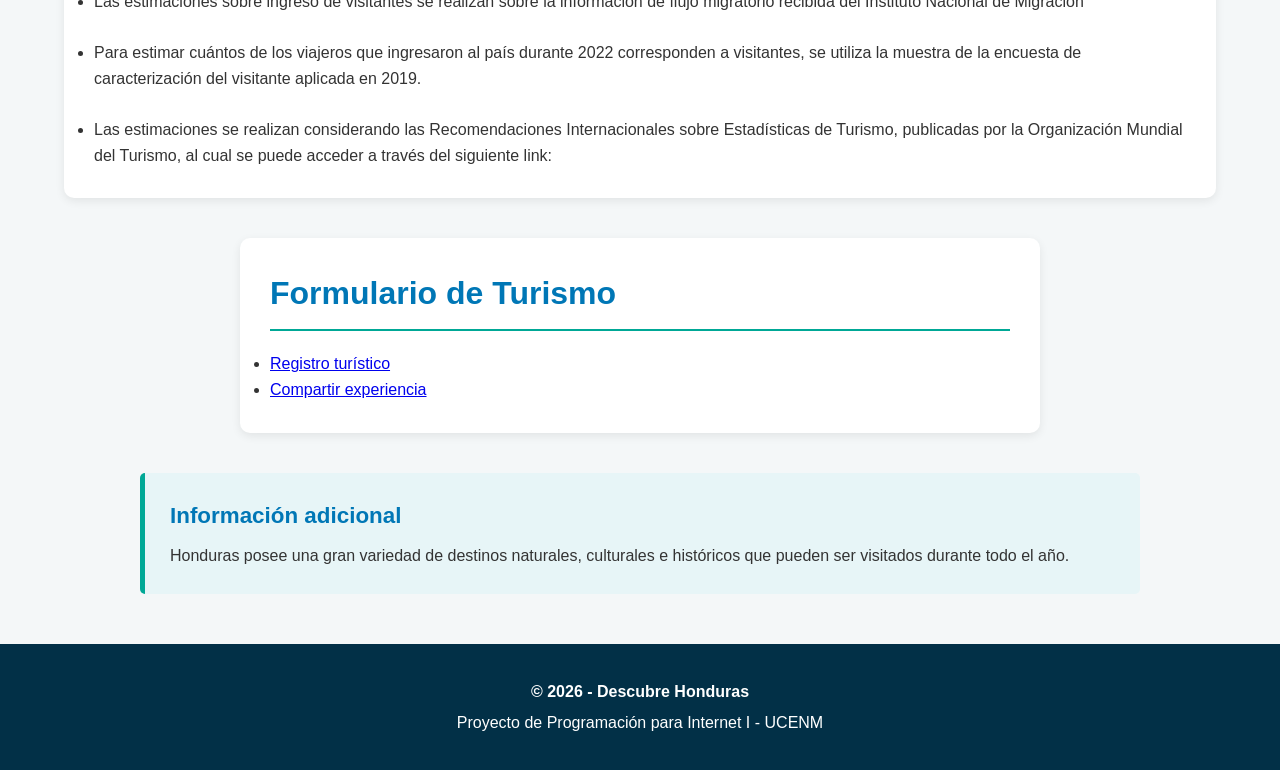
==== commit b95526c1: "Index.html" ====
--- a/index.html
+++ b/index.html
@@ -265,7 +265,7 @@
         </p>
 
         <video controls width="640">
-            <source src="assets/videos/10 sitios de HONDURAS 🇭🇳 que DEBES VISITAR 👉🏻🌴 - Intriper (1080p, h264)_compressed.mp4" type="video/mp4">
+            <source src="assets/videos/video.mp4" type="video/mp4">
             Tu navegador no soporta el elemento de video.
         </video>
 
--- a/assets/css/style.css
+++ b/assets/css/style.css
@@ -269,6 +269,28 @@
 
 }
 
+/* Estilos para hacer las gráficas responsivas y nítidas */
+.graficas-container {
+    display: flex;
+    flex-direction: column;
+    align-items: center;
+    gap: 30px;
+    margin-top: 20px;
+}
+
+.centrar {
+    width: 100%;
+    max-width: 800px; /* Limita el ancho máximo para que no se expandan demasiado */
+    text-align: center;
+}
+
+.img-responsive {
+    width: 100%;
+    height: auto; /* Mantiene la proporción original de la imagen sin estirarla */
+    border-radius: 8px;
+    box-shadow: 0 4px 8px rgba(0, 0, 0, 0.1); /* Agrega una ligera sombra elegante */
+}
+
 /* =========================================================
 9. INDICADORES TURÍSTICOS
 ========================================================= */
